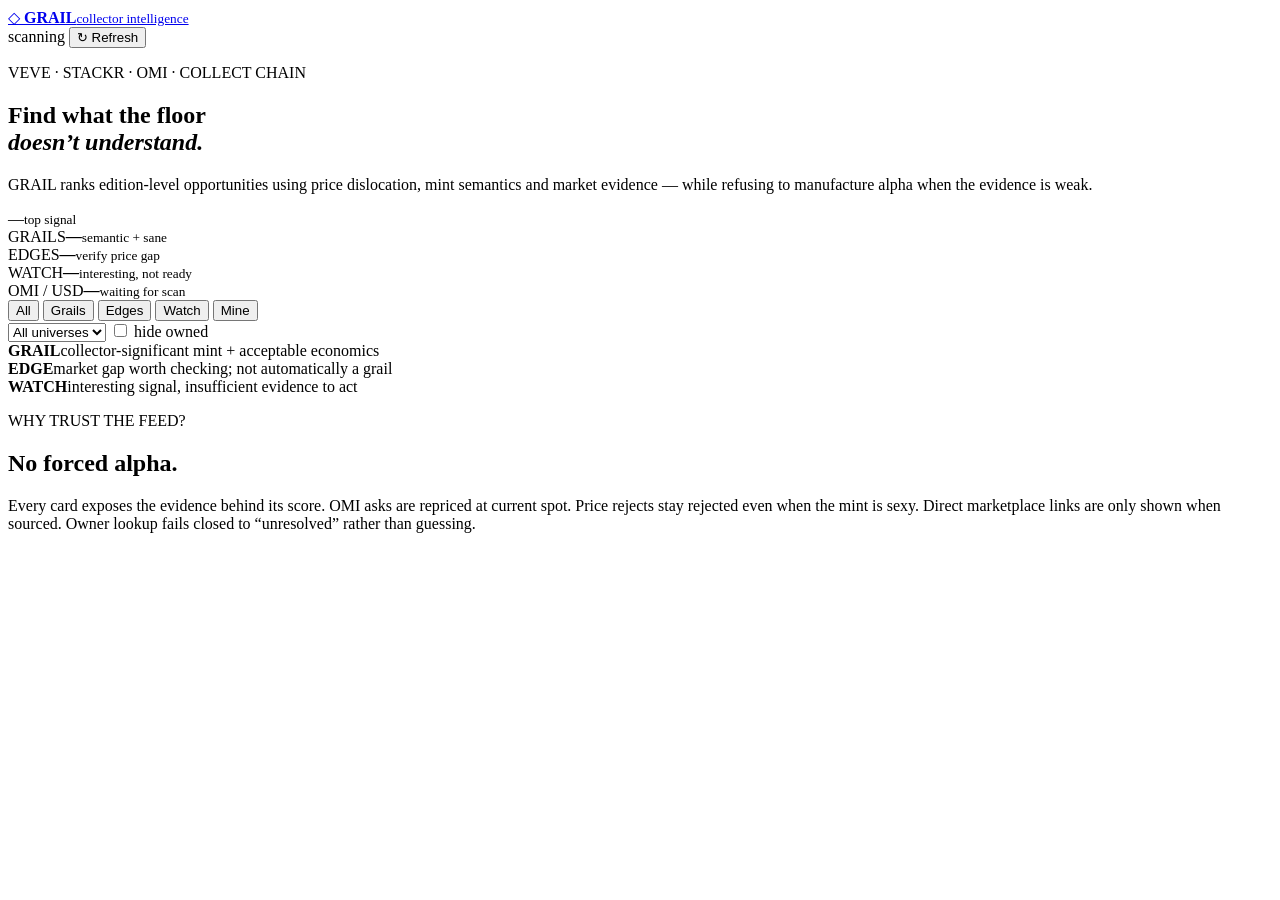
==== dashboard/index.html @ 0d5e6857 "feat: add premium GRAIL dashboard shell" ====
<!doctype html>
<html lang="en">
<head>
  <meta charset="utf-8" />
  <meta name="viewport" content="width=device-width,initial-scale=1" />
  <meta name="theme-color" content="#090a0f" />
  <title>GRAIL — Collector Intelligence</title>
  <meta name="description" content="Live collector intelligence for VeVe, StackR, OMI and Collect Chain." />
  <link rel="stylesheet" href="/dashboard/styles.css" />
</head>
<body>
  <div class="noise"></div>
  <header class="topbar">
    <a class="brand" href="/" aria-label="GRAIL home">
      <span class="sigil" aria-hidden="true">◇</span>
      <span><b>GRAIL</b><small>collector intelligence</small></span>
    </a>
    <div class="top-actions">
      <span id="liveStatus" class="live-pill"><i></i> scanning</span>
      <button id="refreshBtn" class="ghost-btn">↻ Refresh</button>
    </div>
  </header>

  <main>
    <section class="hero">
      <div class="hero-copy">
        <p class="eyebrow">VEVE · STACKR · OMI · COLLECT CHAIN</p>
        <h1>Find what the floor<br><em>doesn’t understand.</em></h1>
        <p class="lede">GRAIL ranks edition-level opportunities using price dislocation, mint semantics and market evidence — while refusing to manufacture alpha when the evidence is weak.</p>
      </div>
      <div class="hero-orb">
        <div class="orb-core"><span id="heroScore">—</span><small>top signal</small></div>
      </div>
    </section>

    <section class="metrics" aria-label="Market summary">
      <article><span class="metric-label">GRAILS</span><strong id="grailCount">—</strong><small>semantic + sane</small></article>
      <article><span class="metric-label">EDGES</span><strong id="edgeCount">—</strong><small>verify price gap</small></article>
      <article><span class="metric-label">WATCH</span><strong id="watchCount">—</strong><small>interesting, not ready</small></article>
      <article><span class="metric-label">OMI / USD</span><strong id="omiPrice">—</strong><small id="scanTime">waiting for scan</small></article>
    </section>

    <section class="toolbar">
      <div class="tabs" role="tablist">
        <button class="tab active" data-filter="ALL">All</button>
        <button class="tab" data-filter="GRAIL">Grails</button>
        <button class="tab" data-filter="EDGE">Edges</button>
        <button class="tab" data-filter="WATCH">Watch</button>
        <button class="tab" data-filter="OWNED">Mine</button>
      </div>
      <div class="filters">
        <select id="categoryFilter" aria-label="Category"><option value="ALL">All universes</option></select>
        <label class="toggle"><input id="hideOwned" type="checkbox" /><span></span> hide owned</label>
      </div>
    </section>

    <section class="explain-strip">
      <div><b>GRAIL</b><span>collector-significant mint + acceptable economics</span></div>
      <div><b>EDGE</b><span>market gap worth checking; not automatically a grail</span></div>
      <div><b>WATCH</b><span>interesting signal, insufficient evidence to act</span></div>
    </section>

    <section id="cards" class="card-grid" aria-live="polite"></section>

    <section class="method">
      <div>
        <p class="eyebrow">WHY TRUST THE FEED?</p>
        <h2>No forced alpha.</h2>
      </div>
      <p>Every card exposes the evidence behind its score. OMI asks are repriced at current spot. Price rejects stay rejected even when the mint is sexy. Direct marketplace links are only shown when sourced. Owner lookup fails closed to “unresolved” rather than guessing.</p>
    </section>
  </main>

  <template id="cardTemplate">
    <article class="opportunity-card">
      <div class="media">
        <img alt="" loading="lazy" />
        <div class="media-fallback"></div>
        <span class="class-badge"></span>
        <button class="owned-badge" title="Mark as owned">☆</button>
      </div>
      <div class="card-body">
        <div class="card-topline"><span class="category"></span><span class="confidence"></span></div>
        <h3></h3>
        <div class="mint-line"><span class="mint"></span><span class="mint-signal"></span></div>
        <div class="price-grid">
          <div><small>ASK</small><strong class="ask"></strong><span class="omi"></span></div>
          <div><small>STACKR FLOOR*</small><strong class="floor"></strong><span class="spread"></span></div>
        </div>
        <p class="why"></p>
        <div class="owner-row"><span class="owner-state">Owner: unresolved</span><button class="owner-check">Check owner</button></div>
        <details>
          <summary>Evidence</summary>
          <ul class="reasons"></ul>
          <small class="fineprint">* Floor is a provider daily snapshot; open the marketplace before acting.</small>
        </details>
        <div class="actions">
          <a class="buy stackr" target="_blank" rel="noopener">Open StackR ↗</a>
          <a class="buy veve" target="_blank" rel="noopener">Open VeVe ↗</a>
          <a class="evidence" target="_blank" rel="noopener">Evidence ↗</a>
          <button class="share">Copy</button>
        </div>
      </div>
    </article>
  </template>

  <div id="toast" class="toast" role="status"></div>
  <script src="/dashboard/app.js" defer></script>
</body>
</html>
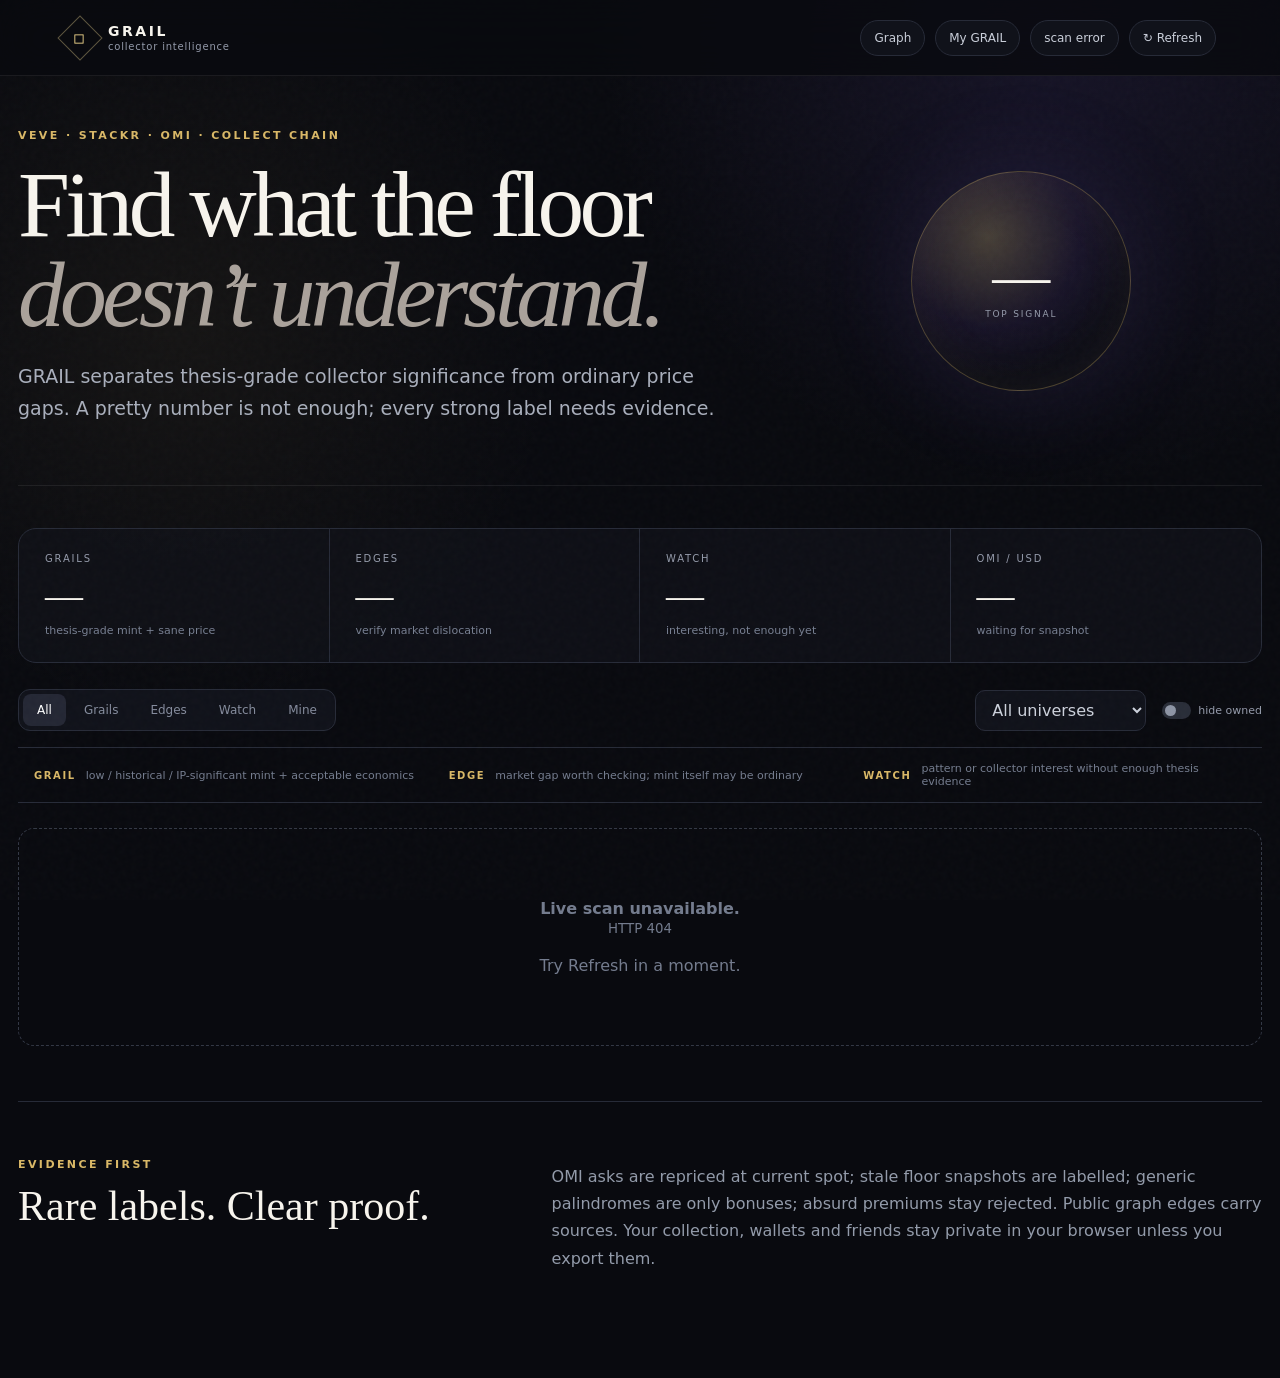
==== commit 9208f88f: "feat: add local collector profiles and graph inspector to dashboard" ====
--- a/dashboard/index.html
+++ b/dashboard/index.html
@@ -3,20 +3,19 @@
 <head>
   <meta charset="utf-8" />
   <meta name="viewport" content="width=device-width,initial-scale=1" />
-  <meta name="theme-color" content="#090a0f" />
+  <meta name="theme-color" content="#080a0f" />
   <title>GRAIL — Collector Intelligence</title>
-  <meta name="description" content="Live collector intelligence for VeVe, StackR, OMI and Collect Chain." />
-  <link rel="stylesheet" href="/dashboard/styles.css" />
+  <meta name="description" content="Collector intelligence for VeVe, StackR, OMI and Collect Chain." />
+  <link rel="stylesheet" href="./styles.css" />
 </head>
 <body>
   <div class="noise"></div>
   <header class="topbar">
-    <a class="brand" href="/" aria-label="GRAIL home">
-      <span class="sigil" aria-hidden="true">◇</span>
-      <span><b>GRAIL</b><small>collector intelligence</small></span>
-    </a>
+    <a class="brand" href="./" aria-label="GRAIL home"><span class="sigil">◇</span><span><b>GRAIL</b><small>collector intelligence</small></span></a>
     <div class="top-actions">
-      <span id="liveStatus" class="live-pill"><i></i> scanning</span>
+      <button id="graphBtn" class="ghost-btn">Graph</button>
+      <button id="profileBtn" class="ghost-btn">My GRAIL</button>
+      <span id="liveStatus" class="live-pill"><i></i> loading</span>
       <button id="refreshBtn" class="ghost-btn">↻ Refresh</button>
     </div>
   </header>
@@ -26,85 +25,43 @@
       <div class="hero-copy">
         <p class="eyebrow">VEVE · STACKR · OMI · COLLECT CHAIN</p>
         <h1>Find what the floor<br><em>doesn’t understand.</em></h1>
-        <p class="lede">GRAIL ranks edition-level opportunities using price dislocation, mint semantics and market evidence — while refusing to manufacture alpha when the evidence is weak.</p>
+        <p class="lede">GRAIL separates thesis-grade collector significance from ordinary price gaps. A pretty number is not enough; every strong label needs evidence.</p>
       </div>
-      <div class="hero-orb">
-        <div class="orb-core"><span id="heroScore">—</span><small>top signal</small></div>
-      </div>
+      <div class="hero-orb"><div class="orb-core"><span id="heroScore">—</span><small>top signal</small></div></div>
     </section>
 
-    <section class="metrics" aria-label="Market summary">
-      <article><span class="metric-label">GRAILS</span><strong id="grailCount">—</strong><small>semantic + sane</small></article>
-      <article><span class="metric-label">EDGES</span><strong id="edgeCount">—</strong><small>verify price gap</small></article>
-      <article><span class="metric-label">WATCH</span><strong id="watchCount">—</strong><small>interesting, not ready</small></article>
-      <article><span class="metric-label">OMI / USD</span><strong id="omiPrice">—</strong><small id="scanTime">waiting for scan</small></article>
+    <section class="metrics">
+      <article><span class="metric-label">GRAILS</span><strong id="grailCount">—</strong><small>thesis-grade mint + sane price</small></article>
+      <article><span class="metric-label">EDGES</span><strong id="edgeCount">—</strong><small>verify market dislocation</small></article>
+      <article><span class="metric-label">WATCH</span><strong id="watchCount">—</strong><small>interesting, not enough yet</small></article>
+      <article><span class="metric-label">OMI / USD</span><strong id="omiPrice">—</strong><small id="scanTime">waiting for snapshot</small></article>
     </section>
 
     <section class="toolbar">
-      <div class="tabs" role="tablist">
-        <button class="tab active" data-filter="ALL">All</button>
-        <button class="tab" data-filter="GRAIL">Grails</button>
-        <button class="tab" data-filter="EDGE">Edges</button>
-        <button class="tab" data-filter="WATCH">Watch</button>
-        <button class="tab" data-filter="OWNED">Mine</button>
+      <div class="tabs">
+        <button class="tab active" data-filter="ALL">All</button><button class="tab" data-filter="GRAIL">Grails</button><button class="tab" data-filter="EDGE">Edges</button><button class="tab" data-filter="WATCH">Watch</button><button class="tab" data-filter="OWNED">Mine</button>
       </div>
-      <div class="filters">
-        <select id="categoryFilter" aria-label="Category"><option value="ALL">All universes</option></select>
-        <label class="toggle"><input id="hideOwned" type="checkbox" /><span></span> hide owned</label>
-      </div>
+      <div class="filters"><select id="categoryFilter"><option value="ALL">All universes</option></select><label class="toggle"><input id="hideOwned" type="checkbox" /><span></span> hide owned</label></div>
     </section>
 
     <section class="explain-strip">
-      <div><b>GRAIL</b><span>collector-significant mint + acceptable economics</span></div>
-      <div><b>EDGE</b><span>market gap worth checking; not automatically a grail</span></div>
-      <div><b>WATCH</b><span>interesting signal, insufficient evidence to act</span></div>
+      <div><b>GRAIL</b><span>low / historical / IP-significant mint + acceptable economics</span></div>
+      <div><b>EDGE</b><span>market gap worth checking; mint itself may be ordinary</span></div>
+      <div><b>WATCH</b><span>pattern or collector interest without enough thesis evidence</span></div>
     </section>
 
     <section id="cards" class="card-grid" aria-live="polite"></section>
 
-    <section class="method">
-      <div>
-        <p class="eyebrow">WHY TRUST THE FEED?</p>
-        <h2>No forced alpha.</h2>
-      </div>
-      <p>Every card exposes the evidence behind its score. OMI asks are repriced at current spot. Price rejects stay rejected even when the mint is sexy. Direct marketplace links are only shown when sourced. Owner lookup fails closed to “unresolved” rather than guessing.</p>
-    </section>
+    <section class="method"><div><p class="eyebrow">EVIDENCE FIRST</p><h2>Rare labels. Clear proof.</h2></div><p>OMI asks are repriced at current spot; stale floor snapshots are labelled; generic palindromes are only bonuses; absurd premiums stay rejected. Public graph edges carry sources. Your collection, wallets and friends stay private in your browser unless you export them.</p></section>
   </main>
 
-  <template id="cardTemplate">
-    <article class="opportunity-card">
-      <div class="media">
-        <img alt="" loading="lazy" />
-        <div class="media-fallback"></div>
-        <span class="class-badge"></span>
-        <button class="owned-badge" title="Mark as owned">☆</button>
-      </div>
-      <div class="card-body">
-        <div class="card-topline"><span class="category"></span><span class="confidence"></span></div>
-        <h3></h3>
-        <div class="mint-line"><span class="mint"></span><span class="mint-signal"></span></div>
-        <div class="price-grid">
-          <div><small>ASK</small><strong class="ask"></strong><span class="omi"></span></div>
-          <div><small>STACKR FLOOR*</small><strong class="floor"></strong><span class="spread"></span></div>
-        </div>
-        <p class="why"></p>
-        <div class="owner-row"><span class="owner-state">Owner: unresolved</span><button class="owner-check">Check owner</button></div>
-        <details>
-          <summary>Evidence</summary>
-          <ul class="reasons"></ul>
-          <small class="fineprint">* Floor is a provider daily snapshot; open the marketplace before acting.</small>
-        </details>
-        <div class="actions">
-          <a class="buy stackr" target="_blank" rel="noopener">Open StackR ↗</a>
-          <a class="buy veve" target="_blank" rel="noopener">Open VeVe ↗</a>
-          <a class="evidence" target="_blank" rel="noopener">Evidence ↗</a>
-          <button class="share">Copy</button>
-        </div>
-      </div>
-    </article>
-  </template>
+  <template id="cardTemplate"><article class="opportunity-card"><div class="media"><img alt="" loading="lazy" /><div class="media-fallback"></div><span class="class-badge"></span><button class="owned-badge" title="Mark as owned">☆</button></div><div class="card-body"><div class="card-topline"><span class="category"></span><span class="confidence"></span></div><h3></h3><div class="mint-line"><span class="mint"></span><span class="mint-signal"></span></div><div class="price-grid"><div><small>ASK</small><strong class="ask"></strong><span class="omi"></span></div><div><small>STACKR FLOOR*</small><strong class="floor"></strong><span class="spread"></span></div></div><p class="why"></p><div class="owner-row"><span class="owner-state">Owner: unresolved</span><button class="owner-check">Owner / chain</button></div><details><summary>Evidence</summary><ul class="reasons"></ul><small class="fineprint">* Floor is a provider daily snapshot. Open the marketplace before acting.</small></details><div class="actions"><a class="buy stackr" target="_blank" rel="noopener">Open StackR ↗</a><a class="buy veve" target="_blank" rel="noopener">Open VeVe ↗</a><a class="evidence" target="_blank" rel="noopener">Evidence ↗</a><button class="share">Copy</button></div></div></article></template>
+
+  <dialog id="profileDialog" class="modal"><form method="dialog"><button class="modal-x">×</button></form><p class="eyebrow">PRIVATE LOCAL PROFILE</p><h2>My GRAIL</h2><p class="modal-copy">Your identity overlay lives in this browser. It is not published to GitHub.</p><label>Name<input id="profileName" placeholder="Collector name" /></label><label>Wallet / Collect address<input id="profileWallet" placeholder="0x… (optional)" /></label><label>VeVe / StackR handle<input id="profileHandle" placeholder="optional" /></label><label>Friends<textarea id="profileFriends" placeholder="Bao, Dorian, …"></textarea></label><div class="modal-actions"><button id="saveProfile" type="button">Save locally</button><button id="exportProfile" type="button" class="ghost-btn">Export</button><label class="file-btn">Import<input id="importProfile" type="file" accept="application/json" hidden /></label></div><p id="profileSummary" class="fineprint"></p></dialog>
+
+  <dialog id="graphDialog" class="modal wide"><form method="dialog"><button class="modal-x">×</button></form><p class="eyebrow">COLLECTOR GRAPH</p><h2>Evidence graph</h2><p class="modal-copy">Public market/semantic relationships are generated by GitHub Actions. Your private ownership overlay is merged only in this browser.</p><div id="graphStats" class="graph-stats"></div><div id="graphExamples" class="graph-examples"></div></dialog>
 
   <div id="toast" class="toast" role="status"></div>
-  <script src="/dashboard/app.js" defer></script>
+  <script src="./app.js" defer></script>
 </body>
-</html>
+</html>
--- a/dashboard/styles.css
+++ b/dashboard/styles.css
@@ -0,0 +1 @@
+:root{--bg:#090a0f;--panel:#11131a;--panel2:#151822;--line:#272b38;--text:#f7f4ed;--muted:#959bab;--gold:#d9b867;--gold2:#f1d68c;--green:#78d7ac;--blue:#86a7ff;--red:#ef8585;--purple:#b79cff;--shadow:0 28px 80px rgba(0,0,0,.34)}*{box-sizing:border-box}html{background:var(--bg);color:var(--text);font-family:Inter,ui-sans-serif,system-ui,-apple-system,BlinkMacSystemFont,"Segoe UI",sans-serif}body{margin:0;min-height:100vh;background:radial-gradient(circle at 82% 3%,rgba(105,79,186,.14),transparent 28rem),radial-gradient(circle at 14% 24%,rgba(217,184,103,.06),transparent 24rem),var(--bg)}a{color:inherit;text-decoration:none}button,select{font:inherit}.noise{position:fixed;inset:0;pointer-events:none;opacity:.04;background-image:url("data:image/svg+xml,%3Csvg viewBox='0 0 180 180' xmlns='http://www.w3.org/2000/svg'%3E%3Cfilter id='n'%3E%3CfeTurbulence type='fractalNoise' baseFrequency='.9' numOctaves='2' stitchTiles='stitch'/%3E%3C/filter%3E%3Crect width='100%25' height='100%25' filter='url(%23n)' opacity='.6'/%3E%3C/svg%3E");z-index:9}.topbar{height:76px;border-bottom:1px solid rgba(255,255,255,.07);display:flex;align-items:center;justify-content:space-between;padding:0 clamp(20px,5vw,76px);position:sticky;top:0;background:rgba(9,10,15,.82);backdrop-filter:blur(20px);z-index:10}.brand{display:flex;align-items:center;gap:12px}.brand b{display:block;letter-spacing:.18em;font-size:14px}.brand small{display:block;color:var(--muted);font-size:10px;letter-spacing:.08em;margin-top:2px}.sigil{width:32px;height:32px;border:1px solid #5e563f;display:grid;place-items:center;transform:rotate(45deg);color:var(--gold2);font-size:17px}.sigil::first-letter{transform:rotate(-45deg)}.top-actions{display:flex;align-items:center;gap:10px}.live-pill,.ghost-btn{height:36px;border:1px solid var(--line);border-radius:999px;padding:0 13px;background:#10121a;color:#c9ced9;font-size:12px}.live-pill{display:flex;align-items:center;gap:8px}.live-pill i{width:7px;height:7px;border-radius:50%;background:var(--green);box-shadow:0 0 12px rgba(120,215,172,.8)}.ghost-btn{cursor:pointer}.ghost-btn:hover{border-color:#4a5062;color:white}main{width:min(1480px,calc(100% - 36px));margin:0 auto;padding-bottom:90px}.hero{min-height:410px;display:grid;grid-template-columns:minmax(0,1.2fr) minmax(250px,.8fr);align-items:center;border-bottom:1px solid rgba(255,255,255,.07);gap:40px}.eyebrow{font-size:11px;letter-spacing:.22em;color:var(--gold);font-weight:700}.hero h1{font-family:Georgia,"Times New Roman",serif;font-weight:400;line-height:.96;letter-spacing:-.05em;font-size:clamp(54px,7.3vw,112px);margin:18px 0 22px}.hero h1 em{font-weight:400;color:#aaa29b}.lede{max-width:760px;color:#a9afbc;font-size:clamp(15px,1.5vw,19px);line-height:1.65}.hero-orb{display:grid;place-items:center}.orb-core{width:220px;aspect-ratio:1;border-radius:50%;display:grid;place-content:center;text-align:center;background:radial-gradient(circle at 35% 30%,rgba(241,214,140,.24),rgba(74,51,117,.16) 44%,rgba(13,15,23,.3) 68%);border:1px solid rgba(217,184,103,.3);box-shadow:0 0 100px rgba(105,79,186,.16),inset 0 0 50px rgba(217,184,103,.06)}.orb-core span{font:400 58px Georgia,serif}.orb-core small{text-transform:uppercase;letter-spacing:.2em;color:var(--muted);font-size:9px}.metrics{display:grid;grid-template-columns:repeat(4,1fr);border:1px solid var(--line);border-radius:18px;overflow:hidden;background:rgba(17,19,26,.68);margin:42px 0 26px}.metrics article{padding:24px 26px;min-height:122px;border-right:1px solid var(--line)}.metrics article:last-child{border-right:0}.metric-label{display:block;color:var(--muted);font-size:10px;letter-spacing:.18em}.metrics strong{display:block;font:400 38px Georgia,serif;margin:9px 0 2px}.metrics small{color:#777f91;font-size:11px}.toolbar{display:flex;justify-content:space-between;gap:20px;align-items:center;margin:0 0 16px}.tabs{display:flex;gap:4px;background:#10121a;border:1px solid var(--line);padding:4px;border-radius:12px}.tab{border:0;background:transparent;color:#858c9d;padding:9px 14px;border-radius:8px;font-size:12px;cursor:pointer}.tab.active{background:#242734;color:#fff}.filters{display:flex;align-items:center;gap:16px}.filters select{background:#10121a;border:1px solid var(--line);color:#cdd2dc;border-radius:10px;padding:9px 34px 9px 12px}.toggle{font-size:11px;color:var(--muted);display:flex;align-items:center;gap:7px;cursor:pointer}.toggle input{display:none}.toggle span{width:29px;height:17px;border-radius:99px;background:#292d38;position:relative}.toggle span:after{content:"";position:absolute;width:11px;height:11px;border-radius:50%;background:#8e95a5;top:3px;left:3px;transition:.2s}.toggle input:checked+span{background:#5d5030}.toggle input:checked+span:after{left:15px;background:var(--gold2)}.explain-strip{display:grid;grid-template-columns:repeat(3,1fr);border-top:1px solid var(--line);border-bottom:1px solid var(--line);margin-bottom:25px}.explain-strip div{padding:14px 16px;display:flex;gap:10px;align-items:center}.explain-strip b{font-size:10px;letter-spacing:.16em;color:var(--gold)}.explain-strip span{font-size:11px;color:#747c8e}.card-grid{display:grid;grid-template-columns:repeat(3,minmax(0,1fr));gap:18px}.opportunity-card{background:linear-gradient(180deg,#151821,#101219);border:1px solid #242836;border-radius:18px;overflow:hidden;box-shadow:0 12px 40px rgba(0,0,0,.12);transition:transform .2s,border-color .2s}.opportunity-card:hover{transform:translateY(-3px);border-color:#3d4353}.opportunity-card.is-owned{border-color:rgba(120,215,172,.4)}.media{height:210px;position:relative;background:linear-gradient(135deg,#1a1d27,#0e1017);overflow:hidden}.media img{width:100%;height:100%;object-fit:cover;display:block;position:relative;z-index:1}.media img[src=""],.media img:not([src]){display:none}.media-fallback{position:absolute;inset:0;background:radial-gradient(circle at 65% 30%,rgba(134,167,255,.16),transparent 30%),linear-gradient(135deg,#1c1f2b,#0b0d12)}.media-fallback:after{content:"◇";position:absolute;inset:0;display:grid;place-items:center;color:#4b5060;font-size:48px}.class-badge{position:absolute;z-index:2;left:14px;top:14px;padding:7px 9px;background:rgba(8,10,15,.82);backdrop-filter:blur(12px);border:1px solid rgba(255,255,255,.12);border-radius:8px;font-weight:800;font-size:9px;letter-spacing:.16em}.class-badge.GRAIL{color:var(--gold2);border-color:rgba(217,184,103,.45)}.class-badge.EDGE{color:var(--green);border-color:rgba(120,215,172,.4)}.class-badge.WATCH{color:var(--blue)}.class-badge.REJECT{color:var(--red)}.owned-badge{position:absolute;z-index:2;right:14px;top:14px;width:35px;height:35px;border-radius:50%;border:1px solid rgba(255,255,255,.16);background:rgba(8,10,15,.78);color:white;cursor:pointer;font-size:18px}.owned-badge.active{color:var(--green);border-color:rgba(120,215,172,.5)}.card-body{padding:18px}.card-topline{display:flex;justify-content:space-between;gap:10px;margin-bottom:9px}.category,.confidence{font-size:9px;text-transform:uppercase;letter-spacing:.13em;color:#7f8798}.card-body h3{font:400 22px/1.15 Georgia,serif;margin:0 0 8px;min-height:49px}.mint-line{display:flex;align-items:center;gap:9px;margin-bottom:18px}.mint{font-size:15px;font-weight:750}.mint-signal{font-size:10px;color:var(--gold);background:rgba(217,184,103,.08);border:1px solid rgba(217,184,103,.16);border-radius:999px;padding:4px 7px}.mint-signal:empty{display:none}.price-grid{display:grid;grid-template-columns:1fr 1fr;border:1px solid var(--line);border-radius:12px;overflow:hidden;margin-bottom:13px}.price-grid>div{padding:12px}.price-grid>div:first-child{border-right:1px solid var(--line)}.price-grid small{display:block;color:#6f7686;font-size:8px;letter-spacing:.14em;margin-bottom:4px}.price-grid strong{font-size:17px}.price-grid span{display:block;font-size:9px;color:#7e8697;margin-top:2px}.spread.good{color:var(--green)}.spread.bad{color:var(--red)}.why{color:#a5acba;font-size:12px;line-height:1.55;min-height:57px}.owner-row{display:flex;align-items:center;justify-content:space-between;border-top:1px solid var(--line);padding:10px 0}.owner-state{font-size:10px;color:#858d9d}.owner-check{border:0;background:transparent;color:var(--gold2);font-size:10px;cursor:pointer;padding:4px}.owner-state.self{color:var(--green);font-weight:700}.card-body details{border-top:1px solid var(--line);padding-top:10px}.card-body summary{cursor:pointer;color:#aab1c0;font-size:11px}.reasons{padding-left:17px;color:#828b9d;font-size:10px;line-height:1.5}.fineprint{color:#666e7d;line-height:1.4}.actions{display:grid;grid-template-columns:1fr 1fr;gap:7px;margin-top:14px}.actions>*{min-height:36px;border-radius:9px;border:1px solid var(--line);display:grid;place-items:center;font-size:10px;background:#171a23;color:#cbd1dc;cursor:pointer}.actions .stackr{background:#efe8d5;color:#11131a;border-color:#efe8d5;font-weight:800}.actions .veve{border-color:#494f60}.actions a[hidden]{display:none}.share{width:100%}.method{display:grid;grid-template-columns:.8fr 1.2fr;gap:60px;border-top:1px solid var(--line);margin-top:55px;padding-top:45px}.method h2{font:400 42px Georgia,serif;margin:8px 0}.method>p{font-size:16px;line-height:1.7;color:#939baa}.toast{position:fixed;left:50%;bottom:24px;transform:translate(-50%,30px);padding:10px 14px;border:1px solid var(--line);background:#171922;border-radius:10px;color:#ddd;opacity:0;pointer-events:none;transition:.2s;z-index:20;font-size:12px}.toast.show{opacity:1;transform:translate(-50%,0)}.empty{grid-column:1/-1;border:1px dashed #333845;border-radius:16px;padding:70px 20px;text-align:center;color:#747c8e}.skeleton{min-height:530px;background:linear-gradient(90deg,#11141d,#171b25,#11141d);background-size:200% 100%;animation:pulse 1.5s linear infinite;border-radius:18px;border:1px solid #202431}@keyframes pulse{to{background-position:-200% 0}}@media(max-width:1050px){.card-grid{grid-template-columns:repeat(2,1fr)}.hero{grid-template-columns:1fr .5fr}.metrics{grid-template-columns:repeat(2,1fr)}.metrics article:nth-child(2){border-right:0}.metrics article:nth-child(-n+2){border-bottom:1px solid var(--line)}}@media(max-width:720px){main{width:min(100% - 24px,1480px)}.topbar{padding:0 14px}.brand small{display:none}.live-pill{display:none}.hero{grid-template-columns:1fr;min-height:500px;padding:60px 4px 30px}.hero h1{font-size:54px}.hero-orb{display:none}.metrics{grid-template-columns:1fr 1fr}.metrics article{padding:18px}.toolbar{align-items:flex-start;flex-direction:column}.tabs{max-width:100%;overflow:auto}.filters{width:100%;justify-content:space-between}.explain-strip{grid-template-columns:1fr}.card-grid{grid-template-columns:1fr}.media{height:250px}.method{grid-template-columns:1fr;gap:10px}.top-actions{gap:5px}}
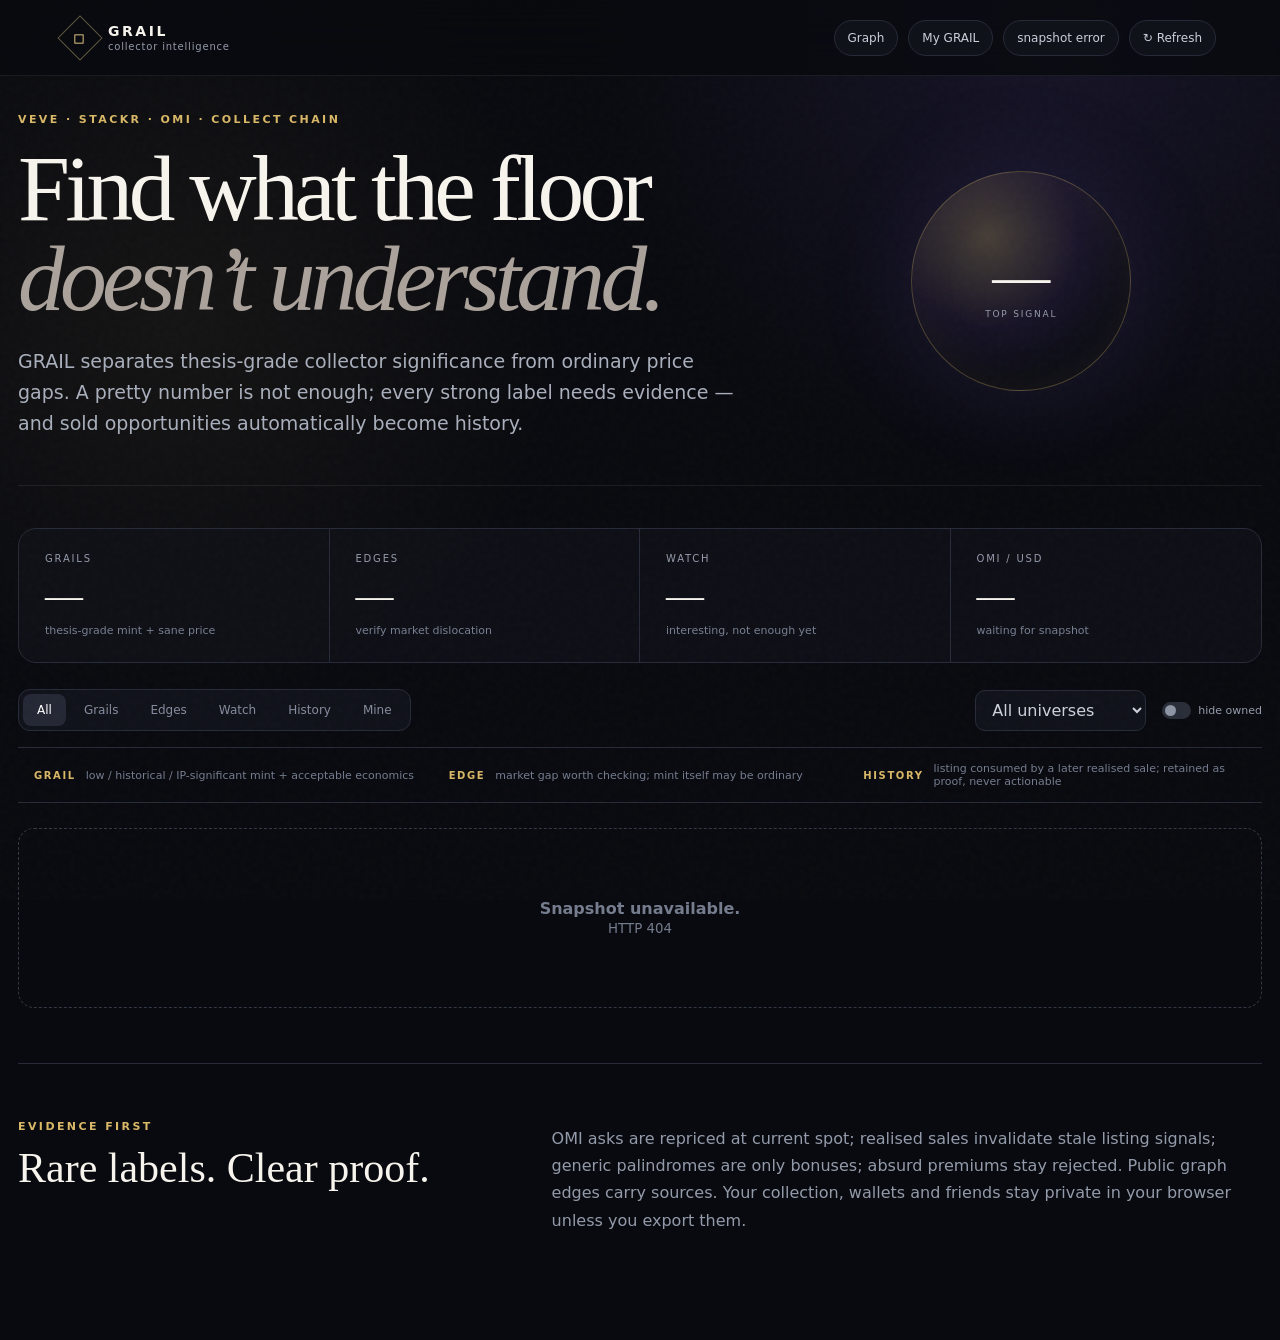
==== commit be3f86d1: "feat: surface historical sales evidence in dashboard" ====
--- a/dashboard/index.html
+++ b/dashboard/index.html
@@ -25,7 +25,7 @@
       <div class="hero-copy">
         <p class="eyebrow">VEVE · STACKR · OMI · COLLECT CHAIN</p>
         <h1>Find what the floor<br><em>doesn’t understand.</em></h1>
-        <p class="lede">GRAIL separates thesis-grade collector significance from ordinary price gaps. A pretty number is not enough; every strong label needs evidence.</p>
+        <p class="lede">GRAIL separates thesis-grade collector significance from ordinary price gaps. A pretty number is not enough; every strong label needs evidence — and sold opportunities automatically become history.</p>
       </div>
       <div class="hero-orb"><div class="orb-core"><span id="heroScore">—</span><small>top signal</small></div></div>
     </section>
@@ -39,7 +39,7 @@
 
     <section class="toolbar">
       <div class="tabs">
-        <button class="tab active" data-filter="ALL">All</button><button class="tab" data-filter="GRAIL">Grails</button><button class="tab" data-filter="EDGE">Edges</button><button class="tab" data-filter="WATCH">Watch</button><button class="tab" data-filter="OWNED">Mine</button>
+        <button class="tab active" data-filter="ALL">All</button><button class="tab" data-filter="GRAIL">Grails</button><button class="tab" data-filter="EDGE">Edges</button><button class="tab" data-filter="WATCH">Watch</button><button class="tab" data-filter="HISTORY">History</button><button class="tab" data-filter="OWNED">Mine</button>
       </div>
       <div class="filters"><select id="categoryFilter"><option value="ALL">All universes</option></select><label class="toggle"><input id="hideOwned" type="checkbox" /><span></span> hide owned</label></div>
     </section>
@@ -47,19 +47,19 @@
     <section class="explain-strip">
       <div><b>GRAIL</b><span>low / historical / IP-significant mint + acceptable economics</span></div>
       <div><b>EDGE</b><span>market gap worth checking; mint itself may be ordinary</span></div>
-      <div><b>WATCH</b><span>pattern or collector interest without enough thesis evidence</span></div>
+      <div><b>HISTORY</b><span>listing consumed by a later realised sale; retained as proof, never actionable</span></div>
     </section>
 
     <section id="cards" class="card-grid" aria-live="polite"></section>
 
-    <section class="method"><div><p class="eyebrow">EVIDENCE FIRST</p><h2>Rare labels. Clear proof.</h2></div><p>OMI asks are repriced at current spot; stale floor snapshots are labelled; generic palindromes are only bonuses; absurd premiums stay rejected. Public graph edges carry sources. Your collection, wallets and friends stay private in your browser unless you export them.</p></section>
+    <section class="method"><div><p class="eyebrow">EVIDENCE FIRST</p><h2>Rare labels. Clear proof.</h2></div><p>OMI asks are repriced at current spot; realised sales invalidate stale listing signals; generic palindromes are only bonuses; absurd premiums stay rejected. Public graph edges carry sources. Your collection, wallets and friends stay private in your browser unless you export them.</p></section>
   </main>
 
-  <template id="cardTemplate"><article class="opportunity-card"><div class="media"><img alt="" loading="lazy" /><div class="media-fallback"></div><span class="class-badge"></span><button class="owned-badge" title="Mark as owned">☆</button></div><div class="card-body"><div class="card-topline"><span class="category"></span><span class="confidence"></span></div><h3></h3><div class="mint-line"><span class="mint"></span><span class="mint-signal"></span></div><div class="price-grid"><div><small>ASK</small><strong class="ask"></strong><span class="omi"></span></div><div><small>STACKR FLOOR*</small><strong class="floor"></strong><span class="spread"></span></div></div><p class="why"></p><div class="owner-row"><span class="owner-state">Owner: unresolved</span><button class="owner-check">Owner / chain</button></div><details><summary>Evidence</summary><ul class="reasons"></ul><small class="fineprint">* Floor is a provider daily snapshot. Open the marketplace before acting.</small></details><div class="actions"><a class="buy stackr" target="_blank" rel="noopener">Open StackR ↗</a><a class="buy veve" target="_blank" rel="noopener">Open VeVe ↗</a><a class="evidence" target="_blank" rel="noopener">Evidence ↗</a><button class="share">Copy</button></div></div></article></template>
+  <template id="cardTemplate"><article class="opportunity-card"><div class="media"><img alt="" loading="lazy" /><div class="media-fallback"></div><span class="class-badge"></span><button class="owned-badge" title="Mark as owned">☆</button></div><div class="card-body"><div class="card-topline"><span class="category"></span><span class="confidence"></span></div><h3></h3><div class="mint-line"><span class="mint"></span><span class="mint-signal"></span></div><div class="price-grid"><div><small>ASK / LAST SIGNAL</small><strong class="ask"></strong><span class="omi"></span></div><div><small>STACKR FLOOR*</small><strong class="floor"></strong><span class="spread"></span></div></div><p class="why"></p><div class="owner-row"><span class="owner-state">Owner: unresolved</span><button class="owner-check">Owner / chain</button></div><details><summary>Evidence</summary><ul class="reasons"></ul><small class="fineprint">* Floor is a provider daily snapshot. HISTORY cards are not current opportunities.</small></details><div class="actions"><a class="buy stackr" target="_blank" rel="noopener">Open StackR ↗</a><a class="buy veve" target="_blank" rel="noopener">Open VeVe ↗</a><a class="evidence" target="_blank" rel="noopener">Evidence ↗</a><button class="share">Copy</button></div></div></article></template>
 
   <dialog id="profileDialog" class="modal"><form method="dialog"><button class="modal-x">×</button></form><p class="eyebrow">PRIVATE LOCAL PROFILE</p><h2>My GRAIL</h2><p class="modal-copy">Your identity overlay lives in this browser. It is not published to GitHub.</p><label>Name<input id="profileName" placeholder="Collector name" /></label><label>Wallet / Collect address<input id="profileWallet" placeholder="0x… (optional)" /></label><label>VeVe / StackR handle<input id="profileHandle" placeholder="optional" /></label><label>Friends<textarea id="profileFriends" placeholder="Bao, Dorian, …"></textarea></label><div class="modal-actions"><button id="saveProfile" type="button">Save locally</button><button id="exportProfile" type="button" class="ghost-btn">Export</button><label class="file-btn">Import<input id="importProfile" type="file" accept="application/json" hidden /></label></div><p id="profileSummary" class="fineprint"></p></dialog>
 
-  <dialog id="graphDialog" class="modal wide"><form method="dialog"><button class="modal-x">×</button></form><p class="eyebrow">COLLECTOR GRAPH</p><h2>Evidence graph</h2><p class="modal-copy">Public market/semantic relationships are generated by GitHub Actions. Your private ownership overlay is merged only in this browser.</p><div id="graphStats" class="graph-stats"></div><div id="graphExamples" class="graph-examples"></div></dialog>
+  <dialog id="graphDialog" class="modal wide"><form method="dialog"><button class="modal-x">×</button></form><p class="eyebrow">COLLECTOR GRAPH</p><h2>Evidence graph</h2><p class="modal-copy">Listings, realised sales, buyers/sellers and semantic mint evidence are generated by GitHub Actions. Private ownership is merged only in this browser.</p><div id="graphStats" class="graph-stats"></div><div id="premiumEvidence" class="premium-evidence"></div><div id="graphExamples" class="graph-examples"></div></dialog>
 
   <div id="toast" class="toast" role="status"></div>
   <script src="./app.js" defer></script>
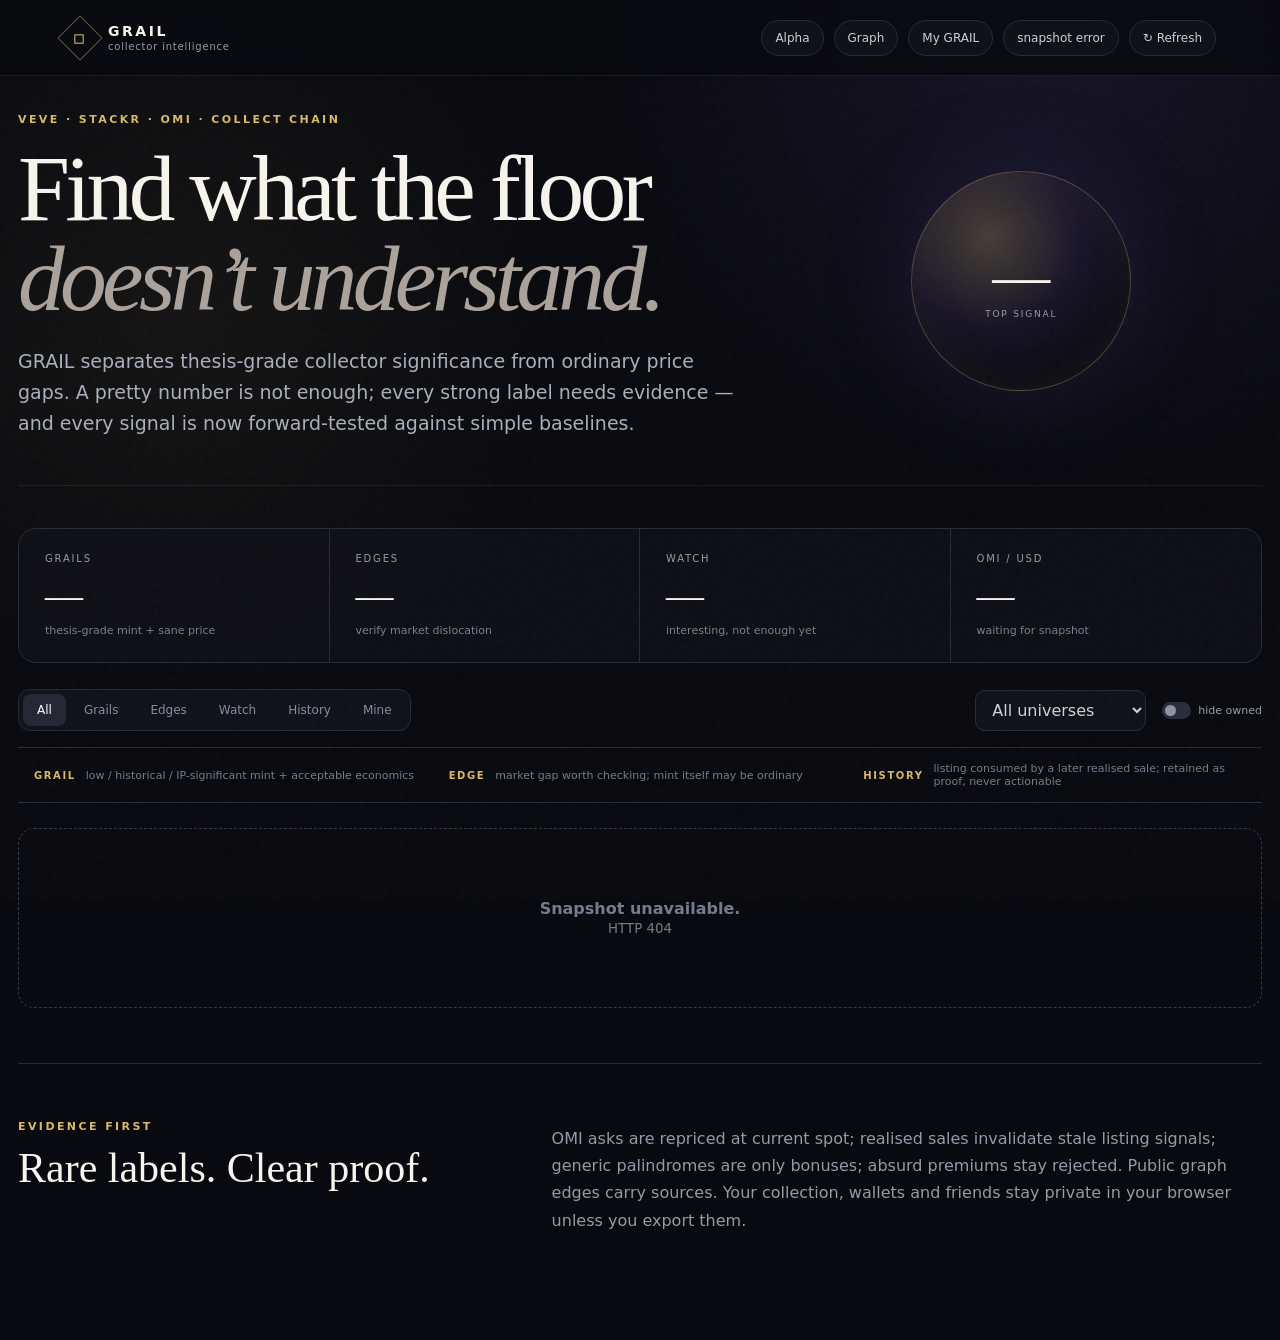
==== commit fcc1d38b: "ui: add proven-alpha evidence panel" ====
--- a/dashboard/index.html
+++ b/dashboard/index.html
@@ -13,6 +13,7 @@
   <header class="topbar">
     <a class="brand" href="./" aria-label="GRAIL home"><span class="sigil">◇</span><span><b>GRAIL</b><small>collector intelligence</small></span></a>
     <div class="top-actions">
+      <button id="alphaBtn" class="ghost-btn">Alpha</button>
       <button id="graphBtn" class="ghost-btn">Graph</button>
       <button id="profileBtn" class="ghost-btn">My GRAIL</button>
       <span id="liveStatus" class="live-pill"><i></i> loading</span>
@@ -25,7 +26,7 @@
       <div class="hero-copy">
         <p class="eyebrow">VEVE · STACKR · OMI · COLLECT CHAIN</p>
         <h1>Find what the floor<br><em>doesn’t understand.</em></h1>
-        <p class="lede">GRAIL separates thesis-grade collector significance from ordinary price gaps. A pretty number is not enough; every strong label needs evidence — and sold opportunities automatically become history.</p>
+        <p class="lede">GRAIL separates thesis-grade collector significance from ordinary price gaps. A pretty number is not enough; every strong label needs evidence — and every signal is now forward-tested against simple baselines.</p>
       </div>
       <div class="hero-orb"><div class="orb-core"><span id="heroScore">—</span><small>top signal</small></div></div>
     </section>
@@ -59,7 +60,9 @@
 
   <dialog id="profileDialog" class="modal"><form method="dialog"><button class="modal-x">×</button></form><p class="eyebrow">PRIVATE LOCAL PROFILE</p><h2>My GRAIL</h2><p class="modal-copy">Your identity overlay lives in this browser. It is not published to GitHub.</p><label>Name<input id="profileName" placeholder="Collector name" /></label><label>Wallet / Collect address<input id="profileWallet" placeholder="0x… (optional)" /></label><label>VeVe / StackR handle<input id="profileHandle" placeholder="optional" /></label><label>Friends<textarea id="profileFriends" placeholder="Bao, Dorian, …"></textarea></label><div class="modal-actions"><button id="saveProfile" type="button">Save locally</button><button id="exportProfile" type="button" class="ghost-btn">Export</button><label class="file-btn">Import<input id="importProfile" type="file" accept="application/json" hidden /></label></div><p id="profileSummary" class="fineprint"></p></dialog>
 
-  <dialog id="graphDialog" class="modal wide"><form method="dialog"><button class="modal-x">×</button></form><p class="eyebrow">COLLECTOR GRAPH</p><h2>Evidence graph</h2><p class="modal-copy">Listings, realised sales, buyers/sellers and semantic mint evidence are generated by GitHub Actions. Private ownership is merged only in this browser.</p><div id="graphStats" class="graph-stats"></div><div id="premiumEvidence" class="premium-evidence"></div><div id="graphExamples" class="graph-examples"></div></dialog>
+  <dialog id="alphaDialog" class="modal wide"><form method="dialog"><button class="modal-x">×</button></form><p class="eyebrow">FORWARD-TESTED ALPHA</p><h2>Does GRAIL actually beat the dumb baseline?</h2><p class="modal-copy">Every GRAIL and EDGE is frozen when first observed. Only a later realised sale for that exact collectible + edition resolves an outcome. Disappearing from a listing window is never counted as a win.</p><div id="alphaStats" class="graph-stats"></div><div id="baselineEvidence" class="premium-evidence"></div><div id="alphaExamples" class="graph-examples"></div></dialog>
+
+  <dialog id="graphDialog" class="modal wide"><form method="dialog"><button class="modal-x">×</button></form><p class="eyebrow">COLLECTOR GRAPH</p><h2>Evidence graph</h2><p class="modal-copy">Listings, realised sales, exact token mappings, current chain owners and semantic mint evidence are generated by GitHub Actions. Private ownership is merged only in this browser.</p><div id="graphStats" class="graph-stats"></div><div id="premiumEvidence" class="premium-evidence"></div><div id="graphExamples" class="graph-examples"></div></dialog>
 
   <div id="toast" class="toast" role="status"></div>
   <script src="./app.js" defer></script>
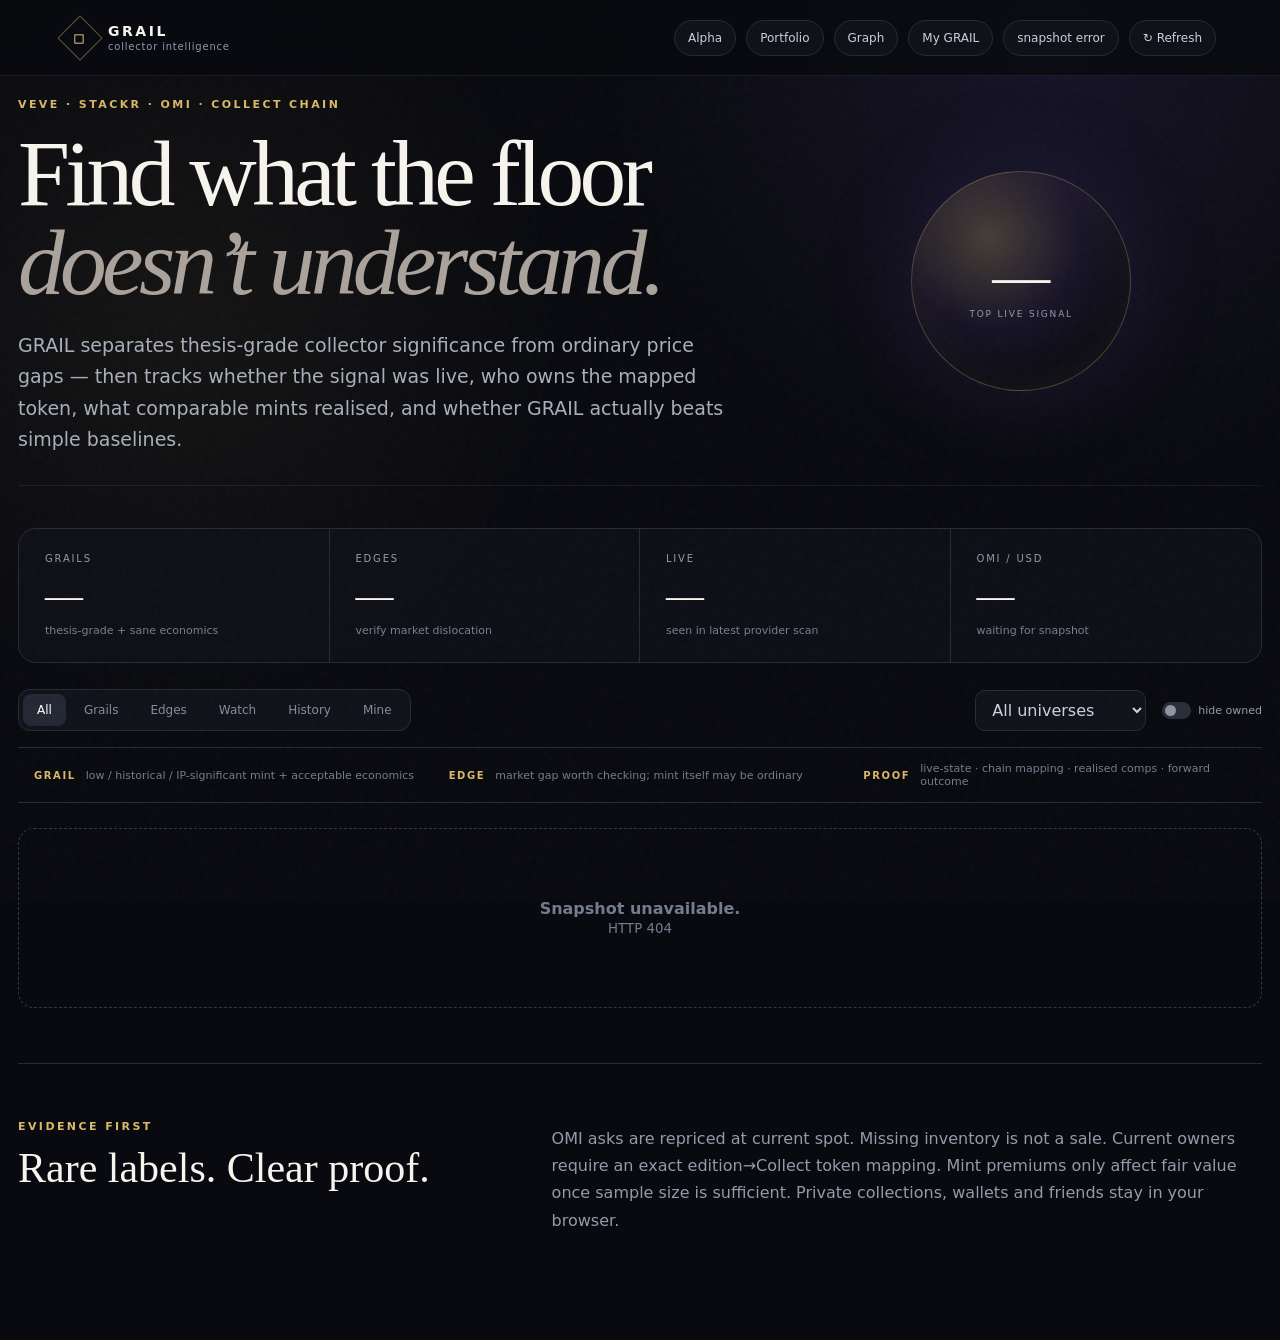
==== commit b5b5d827: "ui: add portfolio and proof-state experience" ====
--- a/dashboard/index.html
+++ b/dashboard/index.html
@@ -5,7 +5,7 @@
   <meta name="viewport" content="width=device-width,initial-scale=1" />
   <meta name="theme-color" content="#080a0f" />
   <title>GRAIL — Collector Intelligence</title>
-  <meta name="description" content="Collector intelligence for VeVe, StackR, OMI and Collect Chain." />
+  <meta name="description" content="Evidence-first collector intelligence for VeVe, StackR, OMI and Collect Chain." />
   <link rel="stylesheet" href="./styles.css" />
 </head>
 <body>
@@ -14,6 +14,7 @@
     <a class="brand" href="./" aria-label="GRAIL home"><span class="sigil">◇</span><span><b>GRAIL</b><small>collector intelligence</small></span></a>
     <div class="top-actions">
       <button id="alphaBtn" class="ghost-btn">Alpha</button>
+      <button id="portfolioBtn" class="ghost-btn">Portfolio</button>
       <button id="graphBtn" class="ghost-btn">Graph</button>
       <button id="profileBtn" class="ghost-btn">My GRAIL</button>
       <span id="liveStatus" class="live-pill"><i></i> loading</span>
@@ -26,15 +27,15 @@
       <div class="hero-copy">
         <p class="eyebrow">VEVE · STACKR · OMI · COLLECT CHAIN</p>
         <h1>Find what the floor<br><em>doesn’t understand.</em></h1>
-        <p class="lede">GRAIL separates thesis-grade collector significance from ordinary price gaps. A pretty number is not enough; every strong label needs evidence — and every signal is now forward-tested against simple baselines.</p>
+        <p class="lede">GRAIL separates thesis-grade collector significance from ordinary price gaps — then tracks whether the signal was live, who owns the mapped token, what comparable mints realised, and whether GRAIL actually beats simple baselines.</p>
       </div>
-      <div class="hero-orb"><div class="orb-core"><span id="heroScore">—</span><small>top signal</small></div></div>
+      <div class="hero-orb"><div class="orb-core"><span id="heroScore">—</span><small>top live signal</small></div></div>
     </section>
 
     <section class="metrics">
-      <article><span class="metric-label">GRAILS</span><strong id="grailCount">—</strong><small>thesis-grade mint + sane price</small></article>
+      <article><span class="metric-label">GRAILS</span><strong id="grailCount">—</strong><small>thesis-grade + sane economics</small></article>
       <article><span class="metric-label">EDGES</span><strong id="edgeCount">—</strong><small>verify market dislocation</small></article>
-      <article><span class="metric-label">WATCH</span><strong id="watchCount">—</strong><small>interesting, not enough yet</small></article>
+      <article><span class="metric-label">LIVE</span><strong id="liveCount">—</strong><small>seen in latest provider scan</small></article>
       <article><span class="metric-label">OMI / USD</span><strong id="omiPrice">—</strong><small id="scanTime">waiting for snapshot</small></article>
     </section>
 
@@ -48,21 +49,23 @@
     <section class="explain-strip">
       <div><b>GRAIL</b><span>low / historical / IP-significant mint + acceptable economics</span></div>
       <div><b>EDGE</b><span>market gap worth checking; mint itself may be ordinary</span></div>
-      <div><b>HISTORY</b><span>listing consumed by a later realised sale; retained as proof, never actionable</span></div>
+      <div><b>PROOF</b><span>live-state · chain mapping · realised comps · forward outcome</span></div>
     </section>
 
     <section id="cards" class="card-grid" aria-live="polite"></section>
 
-    <section class="method"><div><p class="eyebrow">EVIDENCE FIRST</p><h2>Rare labels. Clear proof.</h2></div><p>OMI asks are repriced at current spot; realised sales invalidate stale listing signals; generic palindromes are only bonuses; absurd premiums stay rejected. Public graph edges carry sources. Your collection, wallets and friends stay private in your browser unless you export them.</p></section>
+    <section class="method"><div><p class="eyebrow">EVIDENCE FIRST</p><h2>Rare labels. Clear proof.</h2></div><p>OMI asks are repriced at current spot. Missing inventory is not a sale. Current owners require an exact edition→Collect token mapping. Mint premiums only affect fair value once sample size is sufficient. Private collections, wallets and friends stay in your browser.</p></section>
   </main>
 
-  <template id="cardTemplate"><article class="opportunity-card"><div class="media"><img alt="" loading="lazy" /><div class="media-fallback"></div><span class="class-badge"></span><button class="owned-badge" title="Mark as owned">☆</button></div><div class="card-body"><div class="card-topline"><span class="category"></span><span class="confidence"></span></div><h3></h3><div class="mint-line"><span class="mint"></span><span class="mint-signal"></span></div><div class="price-grid"><div><small>ASK / LAST SIGNAL</small><strong class="ask"></strong><span class="omi"></span></div><div><small>STACKR FLOOR*</small><strong class="floor"></strong><span class="spread"></span></div></div><p class="why"></p><div class="owner-row"><span class="owner-state">Owner: unresolved</span><button class="owner-check">Owner / chain</button></div><details><summary>Evidence</summary><ul class="reasons"></ul><small class="fineprint">* Floor is a provider daily snapshot. HISTORY cards are not current opportunities.</small></details><div class="actions"><a class="buy stackr" target="_blank" rel="noopener">Open StackR ↗</a><a class="buy veve" target="_blank" rel="noopener">Open VeVe ↗</a><a class="evidence" target="_blank" rel="noopener">Evidence ↗</a><button class="share">Copy</button></div></div></article></template>
+  <template id="cardTemplate"><article class="opportunity-card"><div class="media"><img alt="" loading="lazy" /><div class="media-fallback"></div><span class="class-badge"></span><button class="owned-badge" title="Mark as owned">☆</button></div><div class="card-body"><div class="card-topline"><span class="category"></span><span class="confidence"></span></div><h3></h3><div class="mint-line"><span class="mint"></span><span class="mint-signal"></span></div><div class="proof-strip"><span class="proof-live"></span><span class="proof-chain"></span><span class="proof-alpha"></span></div><div class="price-grid"><div><small>ASK / LAST SIGNAL</small><strong class="ask"></strong><span class="omi"></span></div><div><small>STACKR FLOOR*</small><strong class="floor"></strong><span class="spread"></span></div></div><p class="why"></p><div class="owner-row"><span class="owner-state">Owner: unresolved</span><button class="owner-check">Owner / chain</button></div><details><summary>Evidence & thesis</summary><ul class="reasons"></ul><small class="fineprint">* Floor is a provider snapshot. LIVE means observed in the current provider listing section, not guaranteed executable inventory.</small></details><div class="actions"><a class="buy stackr" target="_blank" rel="noopener">Open StackR ↗</a><a class="buy veve" target="_blank" rel="noopener">Open VeVe ↗</a><a class="evidence" target="_blank" rel="noopener">Evidence ↗</a><button class="share">Copy</button></div></div></article></template>
 
-  <dialog id="profileDialog" class="modal"><form method="dialog"><button class="modal-x">×</button></form><p class="eyebrow">PRIVATE LOCAL PROFILE</p><h2>My GRAIL</h2><p class="modal-copy">Your identity overlay lives in this browser. It is not published to GitHub.</p><label>Name<input id="profileName" placeholder="Collector name" /></label><label>Wallet / Collect address<input id="profileWallet" placeholder="0x… (optional)" /></label><label>VeVe / StackR handle<input id="profileHandle" placeholder="optional" /></label><label>Friends<textarea id="profileFriends" placeholder="Bao, Dorian, …"></textarea></label><div class="modal-actions"><button id="saveProfile" type="button">Save locally</button><button id="exportProfile" type="button" class="ghost-btn">Export</button><label class="file-btn">Import<input id="importProfile" type="file" accept="application/json" hidden /></label></div><p id="profileSummary" class="fineprint"></p></dialog>
+  <dialog id="profileDialog" class="modal"><form method="dialog"><button class="modal-x">×</button></form><p class="eyebrow">PRIVATE LOCAL PROFILE</p><h2>My GRAIL</h2><p class="modal-copy">Identity, collection and friend aliases live only in this browser. Friend format: <code>Name | wallet-or-prefix…suffix</code>.</p><label>Name<input id="profileName" placeholder="Collector name" /></label><label>Wallet / Collect address<input id="profileWallet" placeholder="0x… (optional)" /></label><label>VeVe / StackR handle<input id="profileHandle" placeholder="optional" /></label><label>Friends<textarea id="profileFriends" placeholder="Friend | 0x12…abcd&#10;Another friend | @handle"></textarea></label><div class="modal-actions"><button id="saveProfile" type="button">Save locally</button><button id="exportProfile" type="button" class="ghost-btn">Export</button><label class="file-btn">Import<input id="importProfile" type="file" accept="application/json" hidden /></label></div><p id="profileSummary" class="fineprint"></p></dialog>
 
-  <dialog id="alphaDialog" class="modal wide"><form method="dialog"><button class="modal-x">×</button></form><p class="eyebrow">FORWARD-TESTED ALPHA</p><h2>Does GRAIL actually beat the dumb baseline?</h2><p class="modal-copy">Every GRAIL and EDGE is frozen when first observed. Only a later realised sale for that exact collectible + edition resolves an outcome. Disappearing from a listing window is never counted as a win.</p><div id="alphaStats" class="graph-stats"></div><div id="baselineEvidence" class="premium-evidence"></div><div id="alphaExamples" class="graph-examples"></div></dialog>
+  <dialog id="portfolioDialog" class="modal wide"><form method="dialog"><button class="modal-x">×</button></form><p class="eyebrow">PORTFOLIO INTELLIGENCE</p><h2>Floor is not your exit.</h2><p class="modal-copy">Edition-aware estimates from items marked Mine in this browser. Evidenced mint premiums are used only when the realised-sales model has enough samples.</p><div id="portfolioStats" class="graph-stats"></div><div id="portfolioEvidence" class="premium-evidence"></div><div id="portfolioExamples" class="graph-examples"></div></dialog>
 
-  <dialog id="graphDialog" class="modal wide"><form method="dialog"><button class="modal-x">×</button></form><p class="eyebrow">COLLECTOR GRAPH</p><h2>Evidence graph</h2><p class="modal-copy">Listings, realised sales, exact token mappings, current chain owners and semantic mint evidence are generated by GitHub Actions. Private ownership is merged only in this browser.</p><div id="graphStats" class="graph-stats"></div><div id="premiumEvidence" class="premium-evidence"></div><div id="graphExamples" class="graph-examples"></div></dialog>
+  <dialog id="alphaDialog" class="modal wide"><form method="dialog"><button class="modal-x">×</button></form><p class="eyebrow">FORWARD-TESTED ALPHA</p><h2>Does GRAIL beat the dumb baseline?</h2><p class="modal-copy">Every GRAIL and EDGE is frozen at T0. Only a later realised sale for that exact collectible + edition resolves an outcome. Disappearance never counts as a win.</p><div id="alphaStats" class="graph-stats"></div><div id="baselineEvidence" class="premium-evidence"></div><div id="alphaExamples" class="graph-examples"></div></dialog>
+
+  <dialog id="graphDialog" class="modal wide"><form method="dialog"><button class="modal-x">×</button></form><p class="eyebrow">COLLECTOR GRAPH</p><h2>Evidence graph</h2><p class="modal-copy">Listings, sales, semantic evidence, exact token mappings and chain owners. Historical buyer ≠ current owner.</p><div id="graphStats" class="graph-stats"></div><div id="premiumEvidence" class="premium-evidence"></div><div id="mappingEvidence" class="premium-evidence"></div><div id="graphExamples" class="graph-examples"></div></dialog>
 
   <div id="toast" class="toast" role="status"></div>
   <script src="./app.js" defer></script>
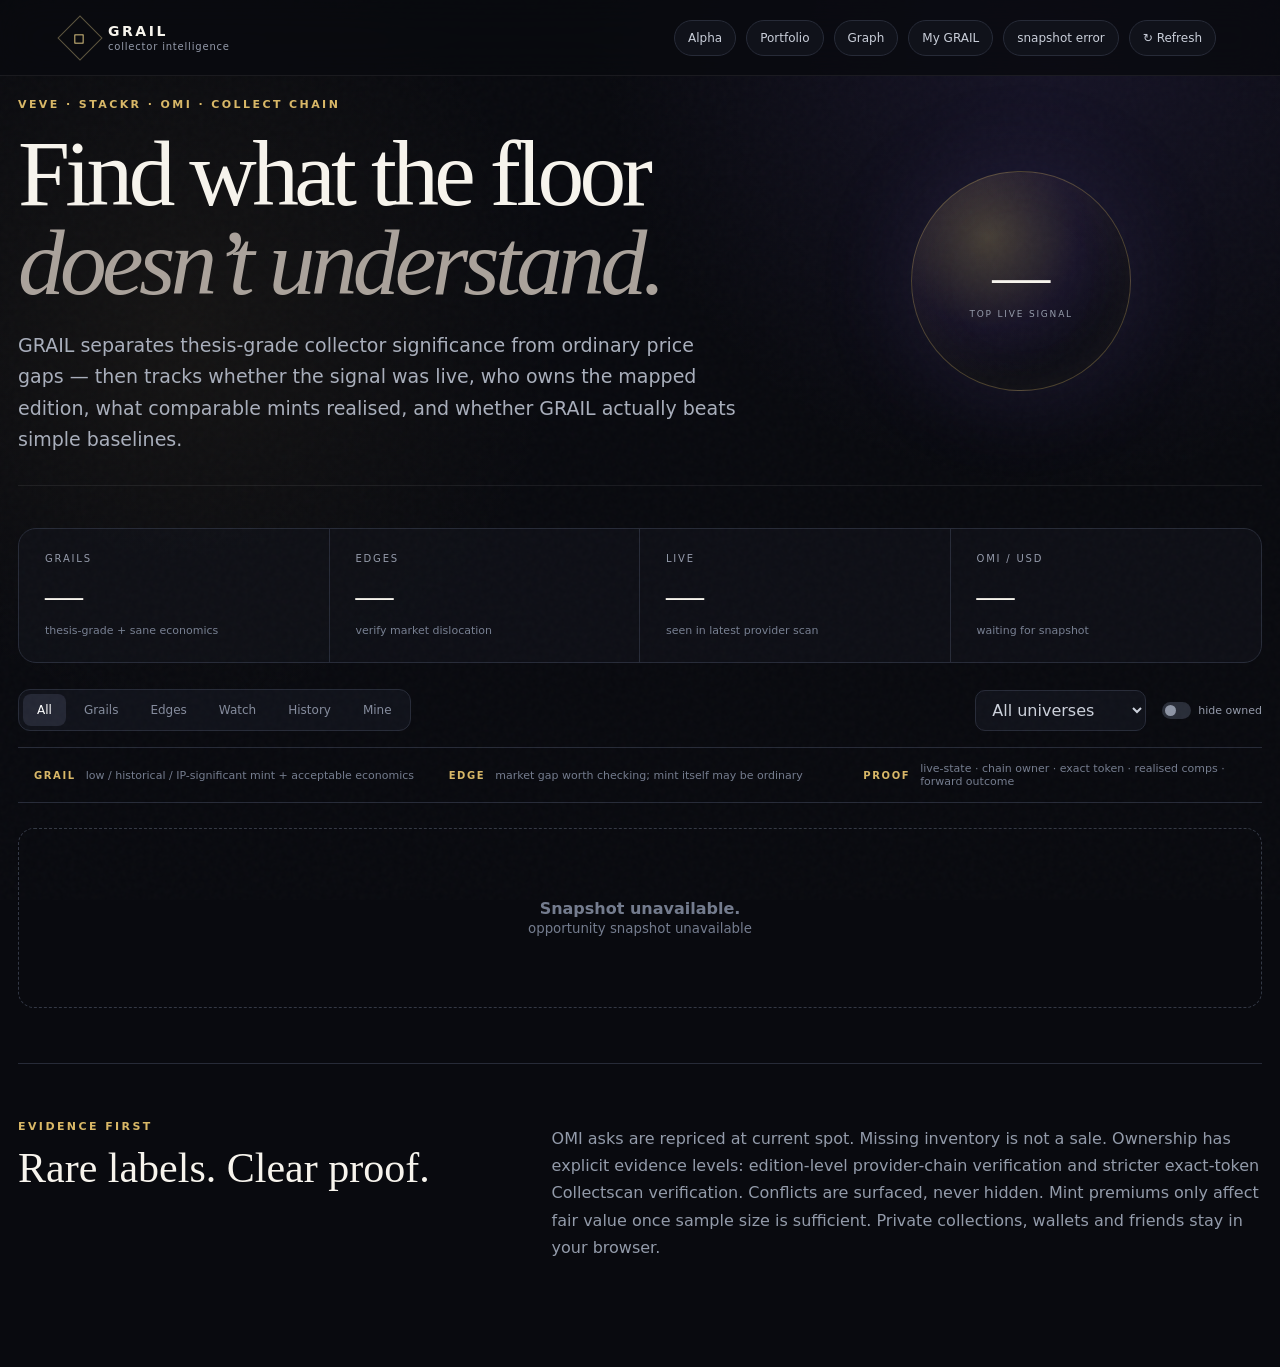
==== commit 7f07bbf5: "ui: expose ownership proof levels in live dashboard" ====
--- a/dashboard/index.html
+++ b/dashboard/index.html
@@ -27,7 +27,7 @@
       <div class="hero-copy">
         <p class="eyebrow">VEVE · STACKR · OMI · COLLECT CHAIN</p>
         <h1>Find what the floor<br><em>doesn’t understand.</em></h1>
-        <p class="lede">GRAIL separates thesis-grade collector significance from ordinary price gaps — then tracks whether the signal was live, who owns the mapped token, what comparable mints realised, and whether GRAIL actually beats simple baselines.</p>
+        <p class="lede">GRAIL separates thesis-grade collector significance from ordinary price gaps — then tracks whether the signal was live, who owns the mapped edition, what comparable mints realised, and whether GRAIL actually beats simple baselines.</p>
       </div>
       <div class="hero-orb"><div class="orb-core"><span id="heroScore">—</span><small>top live signal</small></div></div>
     </section>
@@ -49,12 +49,12 @@
     <section class="explain-strip">
       <div><b>GRAIL</b><span>low / historical / IP-significant mint + acceptable economics</span></div>
       <div><b>EDGE</b><span>market gap worth checking; mint itself may be ordinary</span></div>
-      <div><b>PROOF</b><span>live-state · chain mapping · realised comps · forward outcome</span></div>
+      <div><b>PROOF</b><span>live-state · chain owner · exact token · realised comps · forward outcome</span></div>
     </section>
 
     <section id="cards" class="card-grid" aria-live="polite"></section>
 
-    <section class="method"><div><p class="eyebrow">EVIDENCE FIRST</p><h2>Rare labels. Clear proof.</h2></div><p>OMI asks are repriced at current spot. Missing inventory is not a sale. Current owners require an exact edition→Collect token mapping. Mint premiums only affect fair value once sample size is sufficient. Private collections, wallets and friends stay in your browser.</p></section>
+    <section class="method"><div><p class="eyebrow">EVIDENCE FIRST</p><h2>Rare labels. Clear proof.</h2></div><p>OMI asks are repriced at current spot. Missing inventory is not a sale. Ownership has explicit evidence levels: edition-level provider-chain verification and stricter exact-token Collectscan verification. Conflicts are surfaced, never hidden. Mint premiums only affect fair value once sample size is sufficient. Private collections, wallets and friends stay in your browser.</p></section>
   </main>
 
   <template id="cardTemplate"><article class="opportunity-card"><div class="media"><img alt="" loading="lazy" /><div class="media-fallback"></div><span class="class-badge"></span><button class="owned-badge" title="Mark as owned">☆</button></div><div class="card-body"><div class="card-topline"><span class="category"></span><span class="confidence"></span></div><h3></h3><div class="mint-line"><span class="mint"></span><span class="mint-signal"></span></div><div class="proof-strip"><span class="proof-live"></span><span class="proof-chain"></span><span class="proof-alpha"></span></div><div class="price-grid"><div><small>ASK / LAST SIGNAL</small><strong class="ask"></strong><span class="omi"></span></div><div><small>STACKR FLOOR*</small><strong class="floor"></strong><span class="spread"></span></div></div><p class="why"></p><div class="owner-row"><span class="owner-state">Owner: unresolved</span><button class="owner-check">Owner / chain</button></div><details><summary>Evidence & thesis</summary><ul class="reasons"></ul><small class="fineprint">* Floor is a provider snapshot. LIVE means observed in the current provider listing section, not guaranteed executable inventory.</small></details><div class="actions"><a class="buy stackr" target="_blank" rel="noopener">Open StackR ↗</a><a class="buy veve" target="_blank" rel="noopener">Open VeVe ↗</a><a class="evidence" target="_blank" rel="noopener">Evidence ↗</a><button class="share">Copy</button></div></div></article></template>
@@ -65,9 +65,10 @@
 
   <dialog id="alphaDialog" class="modal wide"><form method="dialog"><button class="modal-x">×</button></form><p class="eyebrow">FORWARD-TESTED ALPHA</p><h2>Does GRAIL beat the dumb baseline?</h2><p class="modal-copy">Every GRAIL and EDGE is frozen at T0. Only a later realised sale for that exact collectible + edition resolves an outcome. Disappearance never counts as a win.</p><div id="alphaStats" class="graph-stats"></div><div id="baselineEvidence" class="premium-evidence"></div><div id="alphaExamples" class="graph-examples"></div></dialog>
 
-  <dialog id="graphDialog" class="modal wide"><form method="dialog"><button class="modal-x">×</button></form><p class="eyebrow">COLLECTOR GRAPH</p><h2>Evidence graph</h2><p class="modal-copy">Listings, sales, semantic evidence, exact token mappings and chain owners. Historical buyer ≠ current owner.</p><div id="graphStats" class="graph-stats"></div><div id="premiumEvidence" class="premium-evidence"></div><div id="mappingEvidence" class="premium-evidence"></div><div id="graphExamples" class="graph-examples"></div></dialog>
+  <dialog id="graphDialog" class="modal wide"><form method="dialog"><button class="modal-x">×</button></form><p class="eyebrow">COLLECTOR GRAPH</p><h2>Evidence graph</h2><p class="modal-copy">Listings, sales, semantic evidence, provider-chain ownership, exact token mappings and current owners. Historical buyer ≠ current owner; conflicting owner sources remain visible.</p><div id="graphStats" class="graph-stats"></div><div id="premiumEvidence" class="premium-evidence"></div><div id="mappingEvidence" class="premium-evidence"></div><div id="graphExamples" class="graph-examples"></div></dialog>
 
   <div id="toast" class="toast" role="status"></div>
   <script src="./app.js" defer></script>
+  <script src="./ownership-proof.js" defer></script>
 </body>
 </html>
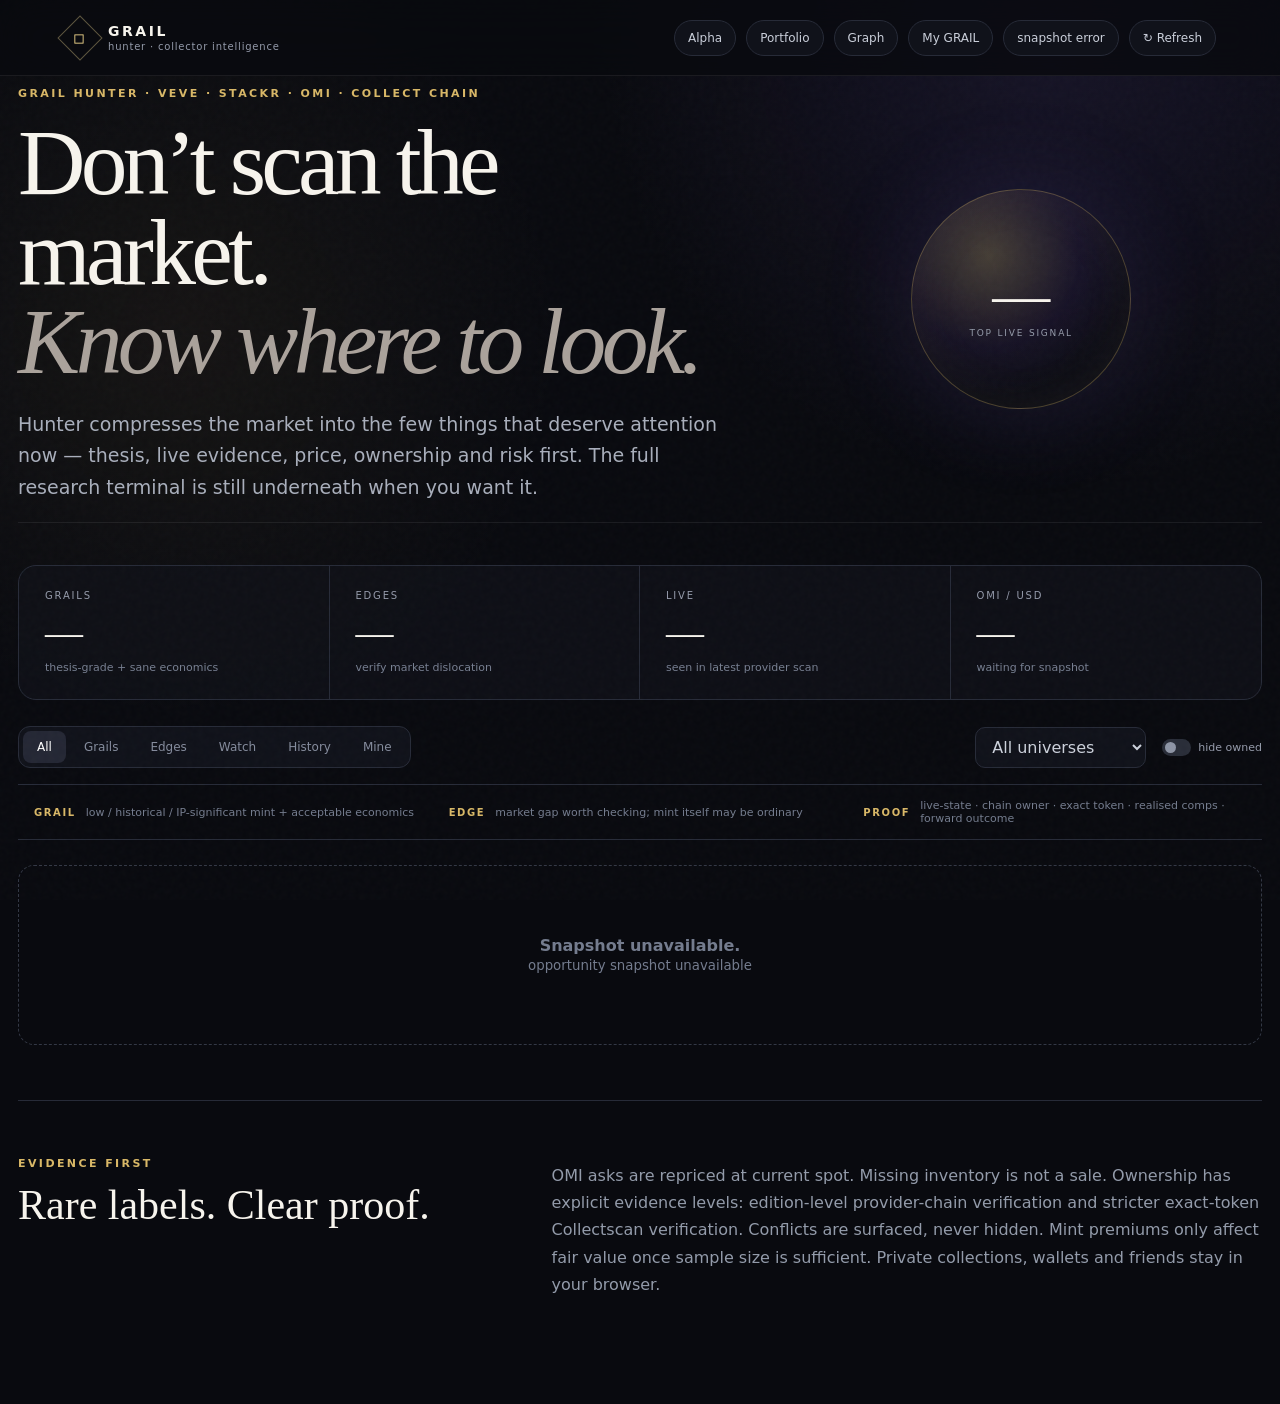
==== commit af001715: "feat: make Hunter the default experience with cache-busted assets" ====
--- a/dashboard/index.html
+++ b/dashboard/index.html
@@ -4,14 +4,15 @@
   <meta charset="utf-8" />
   <meta name="viewport" content="width=device-width,initial-scale=1" />
   <meta name="theme-color" content="#080a0f" />
-  <title>GRAIL — Collector Intelligence</title>
-  <meta name="description" content="Evidence-first collector intelligence for VeVe, StackR, OMI and Collect Chain." />
-  <link rel="stylesheet" href="./styles.css" />
+  <title>GRAIL Hunter — Collector Intelligence</title>
+  <meta name="description" content="Three collector opportunities worth looking at today, backed by VeVe, StackR, OMI and Collect Chain evidence." />
+  <link rel="stylesheet" href="./styles.css?v=0.6.0" />
+  <link rel="stylesheet" href="./hunter.css?v=0.6.0" />
 </head>
 <body>
   <div class="noise"></div>
   <header class="topbar">
-    <a class="brand" href="./" aria-label="GRAIL home"><span class="sigil">◇</span><span><b>GRAIL</b><small>collector intelligence</small></span></a>
+    <a class="brand" href="./" aria-label="GRAIL home"><span class="sigil">◇</span><span><b>GRAIL</b><small>hunter · collector intelligence</small></span></a>
     <div class="top-actions">
       <button id="alphaBtn" class="ghost-btn">Alpha</button>
       <button id="portfolioBtn" class="ghost-btn">Portfolio</button>
@@ -25,9 +26,9 @@
   <main>
     <section class="hero">
       <div class="hero-copy">
-        <p class="eyebrow">VEVE · STACKR · OMI · COLLECT CHAIN</p>
-        <h1>Find what the floor<br><em>doesn’t understand.</em></h1>
-        <p class="lede">GRAIL separates thesis-grade collector significance from ordinary price gaps — then tracks whether the signal was live, who owns the mapped edition, what comparable mints realised, and whether GRAIL actually beats simple baselines.</p>
+        <p class="eyebrow">GRAIL HUNTER · VEVE · STACKR · OMI · COLLECT CHAIN</p>
+        <h1>Don’t scan the market.<br><em>Know where to look.</em></h1>
+        <p class="lede">Hunter compresses the market into the few things that deserve attention now — thesis, live evidence, price, ownership and risk first. The full research terminal is still underneath when you want it.</p>
       </div>
       <div class="hero-orb"><div class="orb-core"><span id="heroScore">—</span><small>top live signal</small></div></div>
     </section>
@@ -68,7 +69,8 @@
   <dialog id="graphDialog" class="modal wide"><form method="dialog"><button class="modal-x">×</button></form><p class="eyebrow">COLLECTOR GRAPH</p><h2>Evidence graph</h2><p class="modal-copy">Listings, sales, semantic evidence, provider-chain ownership, exact token mappings and current owners. Historical buyer ≠ current owner; conflicting owner sources remain visible.</p><div id="graphStats" class="graph-stats"></div><div id="premiumEvidence" class="premium-evidence"></div><div id="mappingEvidence" class="premium-evidence"></div><div id="graphExamples" class="graph-examples"></div></dialog>
 
   <div id="toast" class="toast" role="status"></div>
-  <script src="./app.js" defer></script>
-  <script src="./ownership-proof.js" defer></script>
+  <script src="./app.js?v=0.6.0" defer></script>
+  <script src="./ownership-proof.js?v=0.6.0" defer></script>
+  <script src="./hunter.js?v=0.6.0" defer></script>
 </body>
 </html>
--- a/dashboard/hunter.css
+++ b/dashboard/hunter.css
@@ -0,0 +1 @@
+.hunter{margin:34px 0 28px;padding:28px;border:1px solid rgba(226,192,110,.22);border-radius:24px;background:linear-gradient(180deg,rgba(226,192,110,.055),rgba(255,255,255,.018));box-shadow:0 24px 80px rgba(0,0,0,.22)}.hunter-head{display:flex;justify-content:space-between;gap:28px;align-items:end;margin-bottom:22px}.hunter-head h2{font:400 clamp(32px,4vw,56px)/1 Georgia,serif;margin:7px 0 10px;letter-spacing:-.03em}.hunter-head p:last-child{max-width:730px;color:#99a2b3;line-height:1.55}.hunter-meta{text-align:right}.hunter-meta b{display:block;font:400 38px Georgia,serif;color:#e2c06e}.hunter-meta span{font-size:10px;color:#7f8797;letter-spacing:.12em;text-transform:uppercase}.hunter-grid{display:grid;grid-template-columns:repeat(3,1fr);gap:16px}.hunter-card{position:relative;overflow:hidden;border:1px solid #292e3a;border-radius:18px;background:#11141b}.hunter-rank{position:absolute;z-index:3;left:14px;top:12px;font:700 11px/1 system-ui;color:#d8c58d;letter-spacing:.18em}.hunter-media{height:215px;position:relative;background:#171a22;overflow:hidden}.hunter-media:after{content:"";position:absolute;inset:0;background:linear-gradient(180deg,transparent 35%,rgba(8,10,15,.9))}.hunter-media img{width:100%;height:100%;object-fit:cover}.hunter-media span{position:absolute;z-index:2;left:14px;bottom:12px;padding:6px 9px;border-radius:99px;border:1px solid rgba(226,192,110,.4);background:rgba(8,10,15,.82);color:#e2c06e;font-size:9px;font-weight:800;letter-spacing:.12em}.hunter-body{padding:17px}.hunter-top{display:flex;justify-content:space-between;gap:10px;color:#7f8797;text-transform:uppercase;font-size:9px;letter-spacing:.11em}.hunter-top b{font-weight:600;color:#9ea7b6}.hunter-body h3{font:400 22px/1.15 Georgia,serif;margin:9px 0 6px;min-height:50px}.hunter-mint{font-size:14px;font-weight:800}.hunter-mint small{font-weight:600;color:#e2c06e;margin-left:6px}.hunter-price{display:grid;grid-template-columns:repeat(3,1fr);gap:1px;background:#292e3a;border:1px solid #292e3a;border-radius:11px;overflow:hidden;margin:14px 0}.hunter-price>div{background:#12151c;padding:10px}.hunter-price small{display:block;color:#6f7787;font-size:8px}.hunter-price b{display:block;margin-top:3px;font-size:15px}.hunter-body dl{margin:0}.hunter-body dl>div{padding:10px 0;border-top:1px solid #252a35}.hunter-body dt{font-size:8px;color:#e2c06e;letter-spacing:.13em;font-weight:800}.hunter-body dd{margin:4px 0 0;color:#9aa3b2;font-size:11px;line-height:1.5}.hunter-body .risk dt{color:#df9f8f}.hunter-proof{display:flex;gap:6px;flex-wrap:wrap;margin:12px 0}.hunter-proof span{border:1px solid #313746;border-radius:99px;padding:5px 7px;font-size:8px;font-weight:800;letter-spacing:.08em;color:#aab2c0}.hunter-buttons{display:grid;grid-template-columns:1fr 1fr;gap:7px}.hunter-buttons a{display:grid;place-items:center;min-height:35px;border:1px solid #2d3340;border-radius:8px;color:#cbd1db;font-size:10px;text-decoration:none}.hunter-buttons .hunter-buy{grid-column:1/-1;background:#eee7d5;color:#111318;border-color:#eee7d5;font-weight:800}.hunter-actions{display:flex;align-items:center;justify-content:space-between;gap:15px;margin-top:18px}.hunter-actions small{color:#757e8e}.hunter-empty{grid-column:1/-1;padding:45px;text-align:center;border:1px dashed #323846;border-radius:14px;color:#8b94a4}.research-collapsed{display:none!important}.research-collapsed.research-open{display:flex!important}#cards.research-collapsed.research-open{display:grid!important}.explain-strip.research-collapsed.research-open{display:grid!important}@media(max-width:980px){.hunter-grid{grid-template-columns:1fr 1fr}.hunter-card:nth-child(3){grid-column:1/-1}}@media(max-width:680px){.hunter{padding:18px;margin-top:22px}.hunter-head{display:block}.hunter-meta{text-align:left;margin-top:12px}.hunter-grid{grid-template-columns:1fr}.hunter-card:nth-child(3){grid-column:auto}.hunter-media{height:260px}.hunter-actions{align-items:flex-start;flex-direction:column}.hunter-buttons{grid-template-columns:1fr 1fr}}
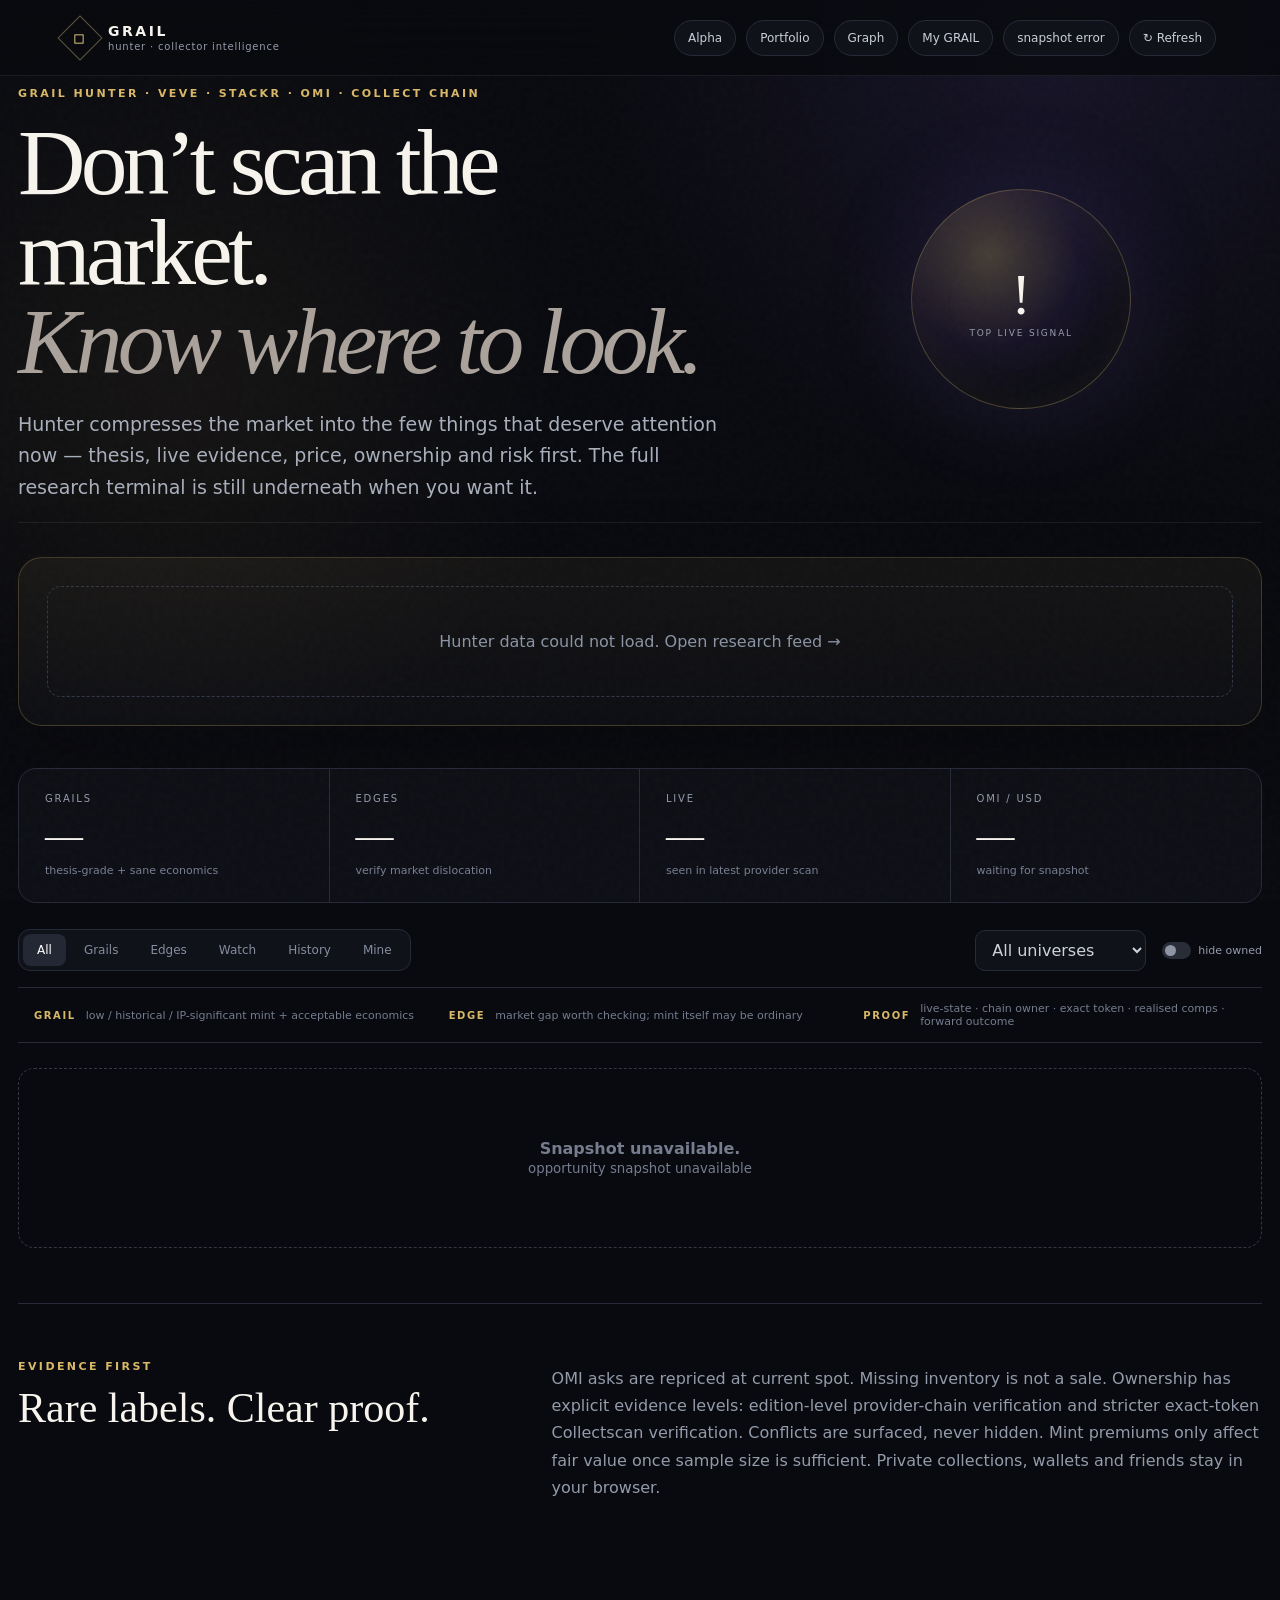
==== commit cbe755e4: "fix: bump Hunter asset version" ====
--- a/dashboard/index.html
+++ b/dashboard/index.html
@@ -6,71 +6,29 @@
   <meta name="theme-color" content="#080a0f" />
   <title>GRAIL Hunter — Collector Intelligence</title>
   <meta name="description" content="Three collector opportunities worth looking at today, backed by VeVe, StackR, OMI and Collect Chain evidence." />
-  <link rel="stylesheet" href="./styles.css?v=0.6.0" />
-  <link rel="stylesheet" href="./hunter.css?v=0.6.0" />
+  <link rel="stylesheet" href="./styles.css?v=0.6.1" />
+  <link rel="stylesheet" href="./hunter.css?v=0.6.1" />
 </head>
 <body>
   <div class="noise"></div>
   <header class="topbar">
     <a class="brand" href="./" aria-label="GRAIL home"><span class="sigil">◇</span><span><b>GRAIL</b><small>hunter · collector intelligence</small></span></a>
-    <div class="top-actions">
-      <button id="alphaBtn" class="ghost-btn">Alpha</button>
-      <button id="portfolioBtn" class="ghost-btn">Portfolio</button>
-      <button id="graphBtn" class="ghost-btn">Graph</button>
-      <button id="profileBtn" class="ghost-btn">My GRAIL</button>
-      <span id="liveStatus" class="live-pill"><i></i> loading</span>
-      <button id="refreshBtn" class="ghost-btn">↻ Refresh</button>
-    </div>
+    <div class="top-actions"><button id="alphaBtn" class="ghost-btn">Alpha</button><button id="portfolioBtn" class="ghost-btn">Portfolio</button><button id="graphBtn" class="ghost-btn">Graph</button><button id="profileBtn" class="ghost-btn">My GRAIL</button><span id="liveStatus" class="live-pill"><i></i> loading</span><button id="refreshBtn" class="ghost-btn">↻ Refresh</button></div>
   </header>
-
   <main>
-    <section class="hero">
-      <div class="hero-copy">
-        <p class="eyebrow">GRAIL HUNTER · VEVE · STACKR · OMI · COLLECT CHAIN</p>
-        <h1>Don’t scan the market.<br><em>Know where to look.</em></h1>
-        <p class="lede">Hunter compresses the market into the few things that deserve attention now — thesis, live evidence, price, ownership and risk first. The full research terminal is still underneath when you want it.</p>
-      </div>
-      <div class="hero-orb"><div class="orb-core"><span id="heroScore">—</span><small>top live signal</small></div></div>
-    </section>
-
-    <section class="metrics">
-      <article><span class="metric-label">GRAILS</span><strong id="grailCount">—</strong><small>thesis-grade + sane economics</small></article>
-      <article><span class="metric-label">EDGES</span><strong id="edgeCount">—</strong><small>verify market dislocation</small></article>
-      <article><span class="metric-label">LIVE</span><strong id="liveCount">—</strong><small>seen in latest provider scan</small></article>
-      <article><span class="metric-label">OMI / USD</span><strong id="omiPrice">—</strong><small id="scanTime">waiting for snapshot</small></article>
-    </section>
-
-    <section class="toolbar">
-      <div class="tabs">
-        <button class="tab active" data-filter="ALL">All</button><button class="tab" data-filter="GRAIL">Grails</button><button class="tab" data-filter="EDGE">Edges</button><button class="tab" data-filter="WATCH">Watch</button><button class="tab" data-filter="HISTORY">History</button><button class="tab" data-filter="OWNED">Mine</button>
-      </div>
-      <div class="filters"><select id="categoryFilter"><option value="ALL">All universes</option></select><label class="toggle"><input id="hideOwned" type="checkbox" /><span></span> hide owned</label></div>
-    </section>
-
-    <section class="explain-strip">
-      <div><b>GRAIL</b><span>low / historical / IP-significant mint + acceptable economics</span></div>
-      <div><b>EDGE</b><span>market gap worth checking; mint itself may be ordinary</span></div>
-      <div><b>PROOF</b><span>live-state · chain owner · exact token · realised comps · forward outcome</span></div>
-    </section>
-
+    <section class="hero"><div class="hero-copy"><p class="eyebrow">GRAIL HUNTER · VEVE · STACKR · OMI · COLLECT CHAIN</p><h1>Don’t scan the market.<br><em>Know where to look.</em></h1><p class="lede">Hunter compresses the market into the few things that deserve attention now — thesis, live evidence, price, ownership and risk first. The full research terminal is still underneath when you want it.</p></div><div class="hero-orb"><div class="orb-core"><span id="heroScore">—</span><small>top live signal</small></div></div></section>
+    <section class="metrics"><article><span class="metric-label">GRAILS</span><strong id="grailCount">—</strong><small>thesis-grade + sane economics</small></article><article><span class="metric-label">EDGES</span><strong id="edgeCount">—</strong><small>verify market dislocation</small></article><article><span class="metric-label">LIVE</span><strong id="liveCount">—</strong><small>seen in latest provider scan</small></article><article><span class="metric-label">OMI / USD</span><strong id="omiPrice">—</strong><small id="scanTime">waiting for snapshot</small></article></section>
+    <section class="toolbar"><div class="tabs"><button class="tab active" data-filter="ALL">All</button><button class="tab" data-filter="GRAIL">Grails</button><button class="tab" data-filter="EDGE">Edges</button><button class="tab" data-filter="WATCH">Watch</button><button class="tab" data-filter="HISTORY">History</button><button class="tab" data-filter="OWNED">Mine</button></div><div class="filters"><select id="categoryFilter"><option value="ALL">All universes</option></select><label class="toggle"><input id="hideOwned" type="checkbox" /><span></span> hide owned</label></div></section>
+    <section class="explain-strip"><div><b>GRAIL</b><span>low / historical / IP-significant mint + acceptable economics</span></div><div><b>EDGE</b><span>market gap worth checking; mint itself may be ordinary</span></div><div><b>PROOF</b><span>live-state · chain owner · exact token · realised comps · forward outcome</span></div></section>
     <section id="cards" class="card-grid" aria-live="polite"></section>
-
     <section class="method"><div><p class="eyebrow">EVIDENCE FIRST</p><h2>Rare labels. Clear proof.</h2></div><p>OMI asks are repriced at current spot. Missing inventory is not a sale. Ownership has explicit evidence levels: edition-level provider-chain verification and stricter exact-token Collectscan verification. Conflicts are surfaced, never hidden. Mint premiums only affect fair value once sample size is sufficient. Private collections, wallets and friends stay in your browser.</p></section>
   </main>
-
   <template id="cardTemplate"><article class="opportunity-card"><div class="media"><img alt="" loading="lazy" /><div class="media-fallback"></div><span class="class-badge"></span><button class="owned-badge" title="Mark as owned">☆</button></div><div class="card-body"><div class="card-topline"><span class="category"></span><span class="confidence"></span></div><h3></h3><div class="mint-line"><span class="mint"></span><span class="mint-signal"></span></div><div class="proof-strip"><span class="proof-live"></span><span class="proof-chain"></span><span class="proof-alpha"></span></div><div class="price-grid"><div><small>ASK / LAST SIGNAL</small><strong class="ask"></strong><span class="omi"></span></div><div><small>STACKR FLOOR*</small><strong class="floor"></strong><span class="spread"></span></div></div><p class="why"></p><div class="owner-row"><span class="owner-state">Owner: unresolved</span><button class="owner-check">Owner / chain</button></div><details><summary>Evidence & thesis</summary><ul class="reasons"></ul><small class="fineprint">* Floor is a provider snapshot. LIVE means observed in the current provider listing section, not guaranteed executable inventory.</small></details><div class="actions"><a class="buy stackr" target="_blank" rel="noopener">Open StackR ↗</a><a class="buy veve" target="_blank" rel="noopener">Open VeVe ↗</a><a class="evidence" target="_blank" rel="noopener">Evidence ↗</a><button class="share">Copy</button></div></div></article></template>
-
   <dialog id="profileDialog" class="modal"><form method="dialog"><button class="modal-x">×</button></form><p class="eyebrow">PRIVATE LOCAL PROFILE</p><h2>My GRAIL</h2><p class="modal-copy">Identity, collection and friend aliases live only in this browser. Friend format: <code>Name | wallet-or-prefix…suffix</code>.</p><label>Name<input id="profileName" placeholder="Collector name" /></label><label>Wallet / Collect address<input id="profileWallet" placeholder="0x… (optional)" /></label><label>VeVe / StackR handle<input id="profileHandle" placeholder="optional" /></label><label>Friends<textarea id="profileFriends" placeholder="Friend | 0x12…abcd&#10;Another friend | @handle"></textarea></label><div class="modal-actions"><button id="saveProfile" type="button">Save locally</button><button id="exportProfile" type="button" class="ghost-btn">Export</button><label class="file-btn">Import<input id="importProfile" type="file" accept="application/json" hidden /></label></div><p id="profileSummary" class="fineprint"></p></dialog>
-
   <dialog id="portfolioDialog" class="modal wide"><form method="dialog"><button class="modal-x">×</button></form><p class="eyebrow">PORTFOLIO INTELLIGENCE</p><h2>Floor is not your exit.</h2><p class="modal-copy">Edition-aware estimates from items marked Mine in this browser. Evidenced mint premiums are used only when the realised-sales model has enough samples.</p><div id="portfolioStats" class="graph-stats"></div><div id="portfolioEvidence" class="premium-evidence"></div><div id="portfolioExamples" class="graph-examples"></div></dialog>
-
   <dialog id="alphaDialog" class="modal wide"><form method="dialog"><button class="modal-x">×</button></form><p class="eyebrow">FORWARD-TESTED ALPHA</p><h2>Does GRAIL beat the dumb baseline?</h2><p class="modal-copy">Every GRAIL and EDGE is frozen at T0. Only a later realised sale for that exact collectible + edition resolves an outcome. Disappearance never counts as a win.</p><div id="alphaStats" class="graph-stats"></div><div id="baselineEvidence" class="premium-evidence"></div><div id="alphaExamples" class="graph-examples"></div></dialog>
-
   <dialog id="graphDialog" class="modal wide"><form method="dialog"><button class="modal-x">×</button></form><p class="eyebrow">COLLECTOR GRAPH</p><h2>Evidence graph</h2><p class="modal-copy">Listings, sales, semantic evidence, provider-chain ownership, exact token mappings and current owners. Historical buyer ≠ current owner; conflicting owner sources remain visible.</p><div id="graphStats" class="graph-stats"></div><div id="premiumEvidence" class="premium-evidence"></div><div id="mappingEvidence" class="premium-evidence"></div><div id="graphExamples" class="graph-examples"></div></dialog>
-
   <div id="toast" class="toast" role="status"></div>
-  <script src="./app.js?v=0.6.0" defer></script>
-  <script src="./ownership-proof.js?v=0.6.0" defer></script>
-  <script src="./hunter.js?v=0.6.0" defer></script>
+  <script src="./app.js?v=0.6.1" defer></script><script src="./ownership-proof.js?v=0.6.1" defer></script><script src="./hunter.js?v=0.6.1" defer></script>
 </body>
 </html>
